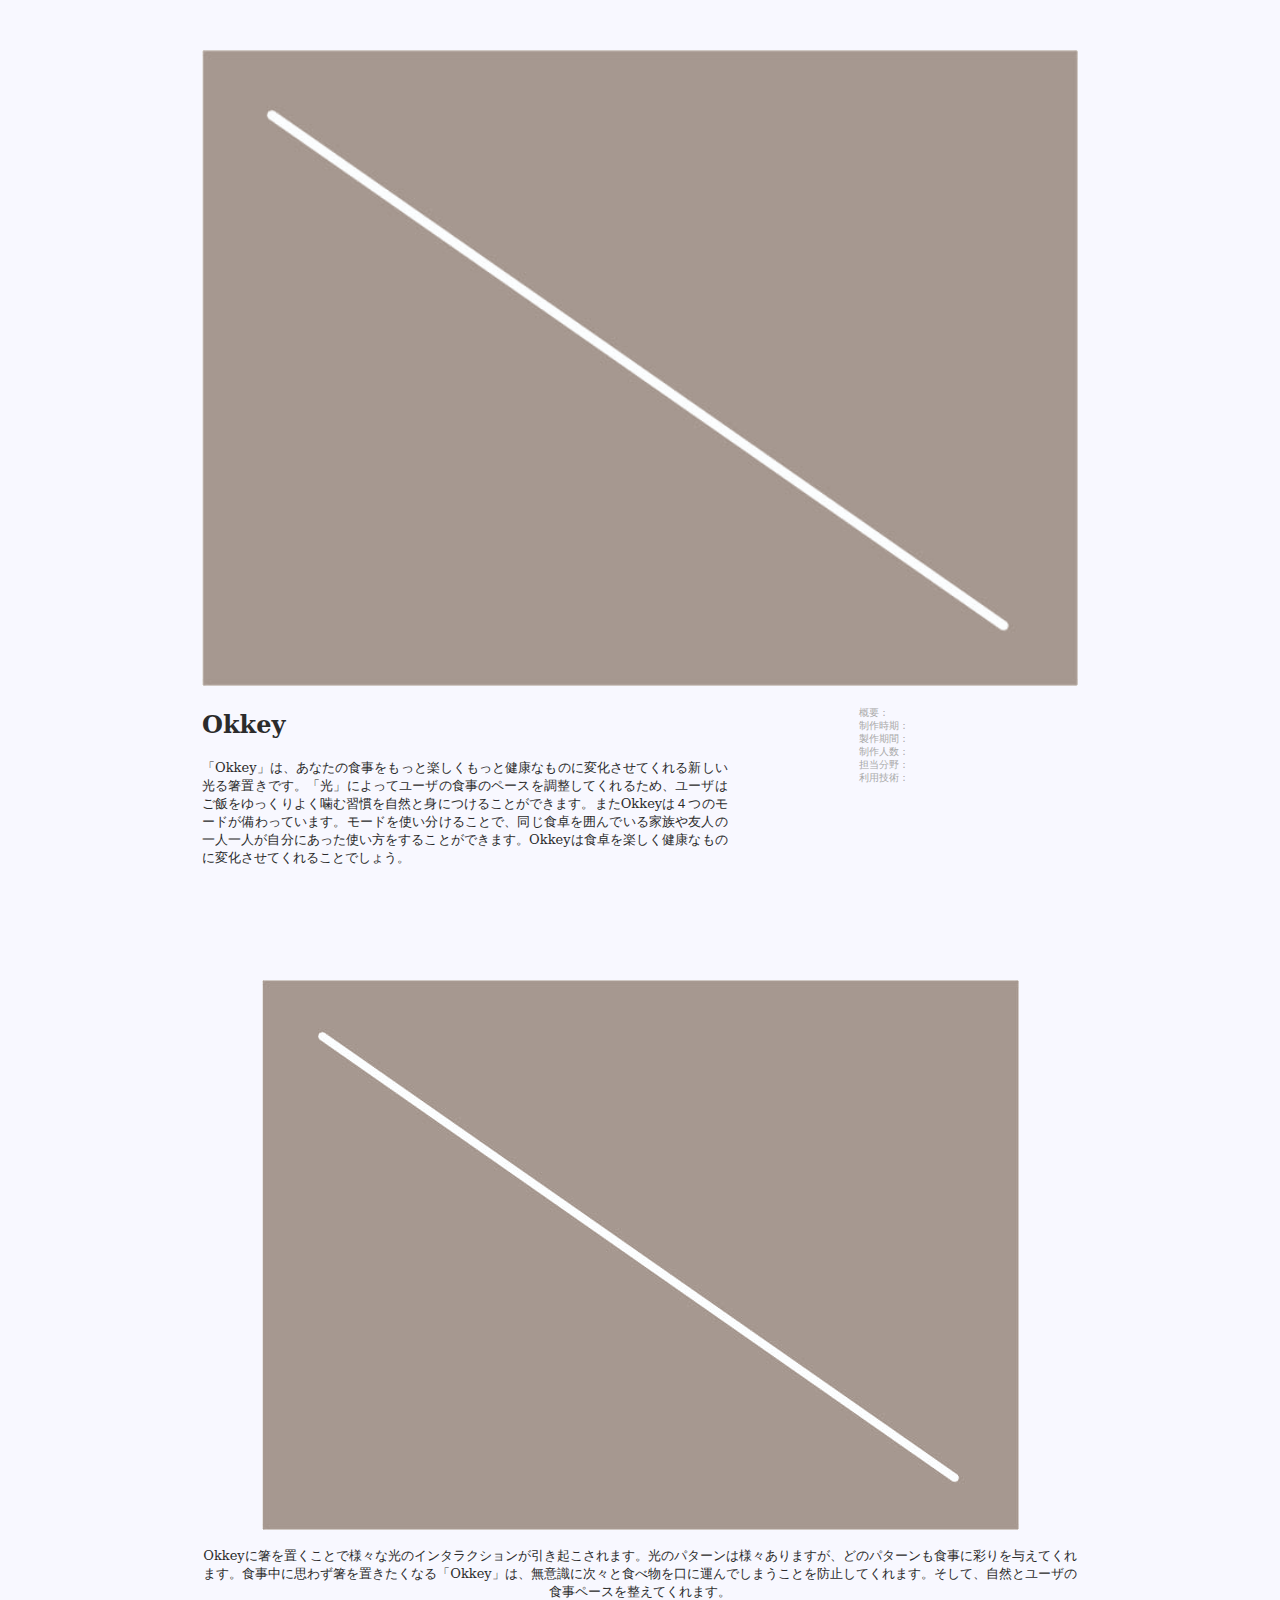
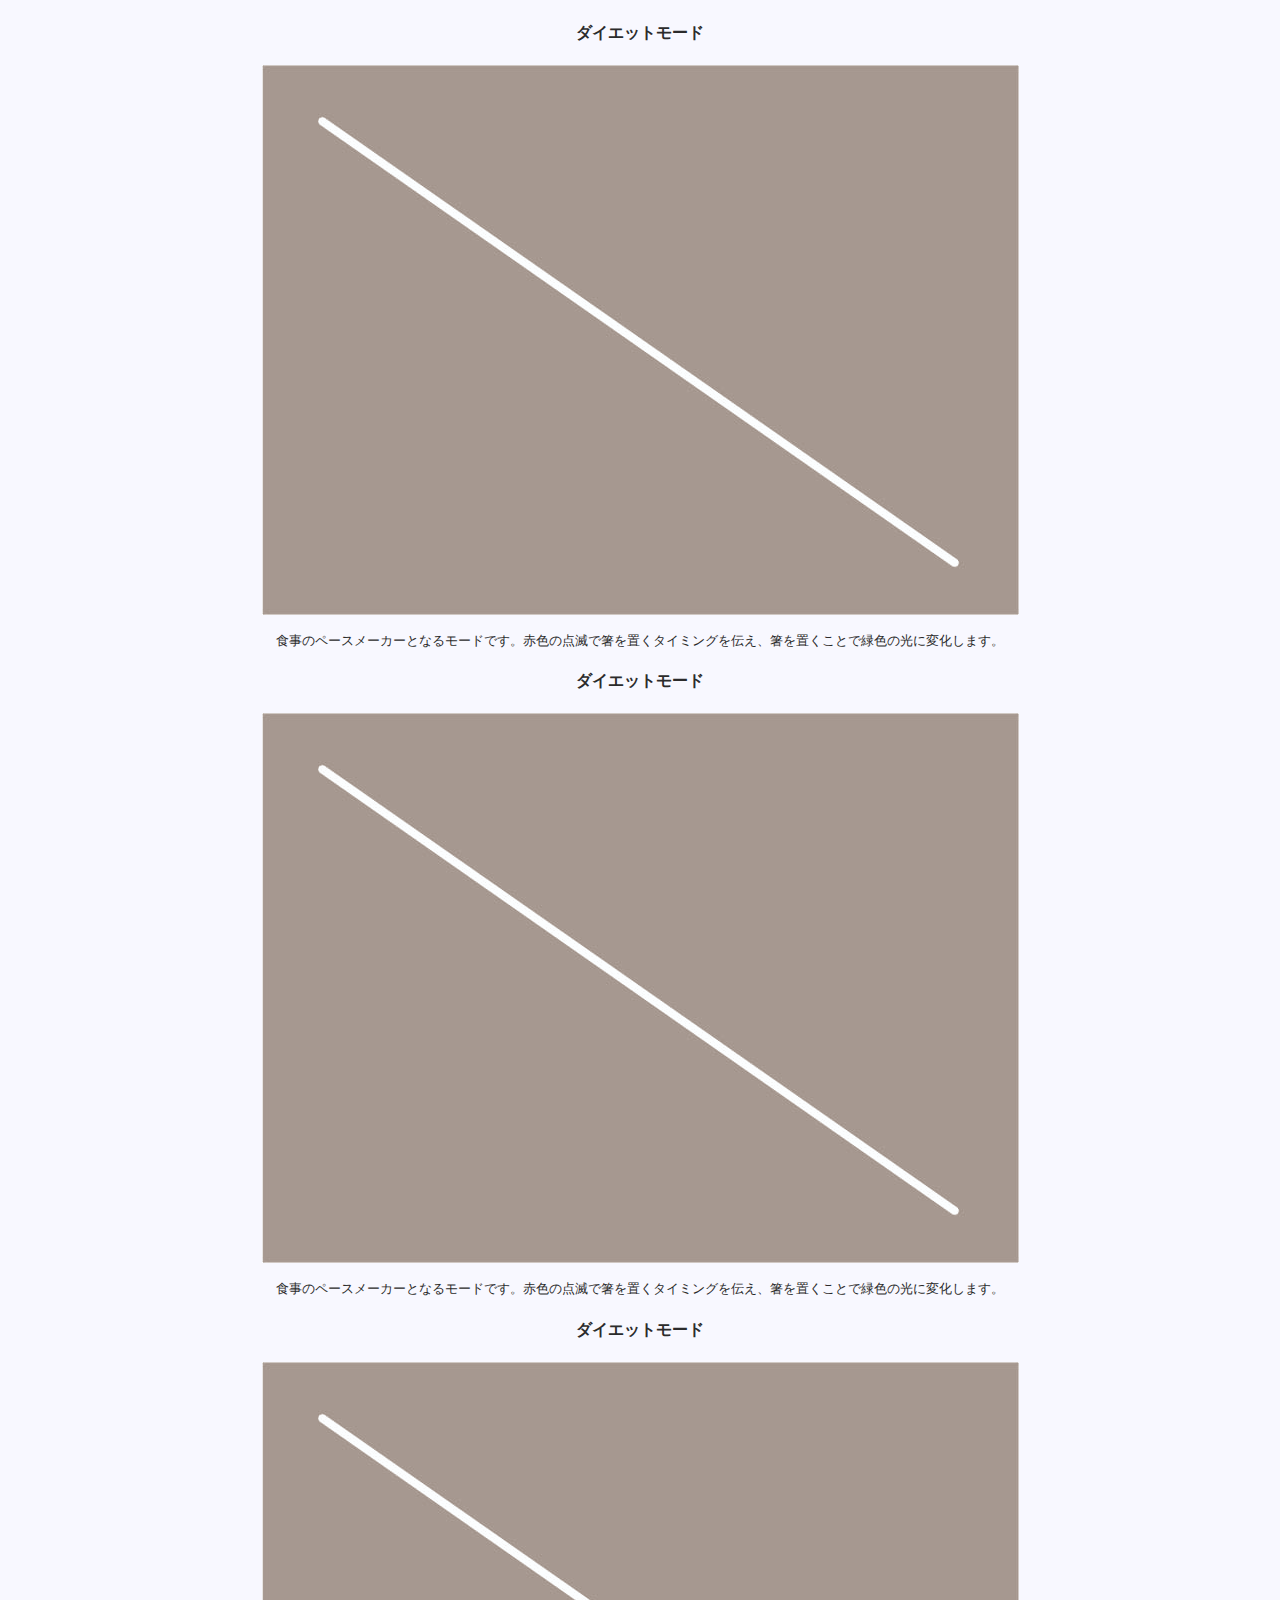
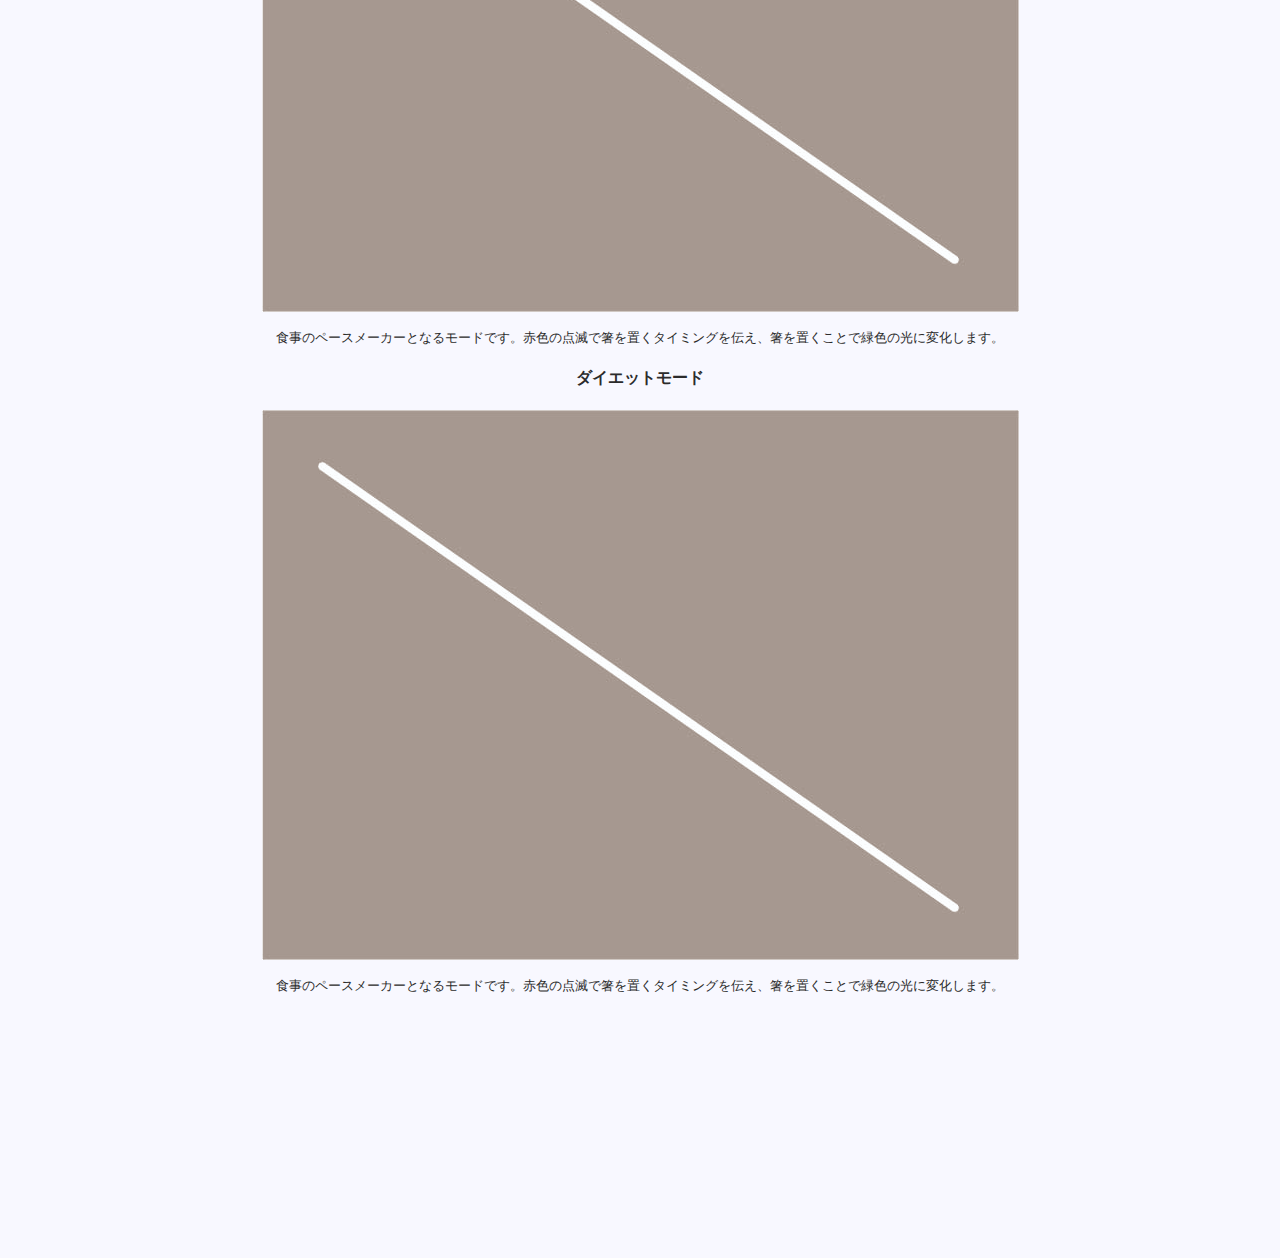
==== work_okkey.html @ b929325b "create WorkContentPage. add okkey heading." ====
<!DOCTYPE html>
<html lang="ja">
  <head>
    <meta charset="utf-8">
    <title>J-Portfolio</title>
    <link rel="stylesheet" href="css/master.css">
    <link rel="stylesheet" href="css/work.css">
    <link rel="stylesheet" href="css/responsive.css">
  </head>
  <body>
    <head></head>
    <div class="heading-wrapper">
      <div class="container">
        <img src="src/img/temp.jpg" class="mainImg">
        <div class="heading-txt">
          <div class="concept-txt">
            <h2>Okkey</h2>
            <p>「Okkey」は、あなたの食事をもっと楽しくもっと健康なものに変化させてくれる新しい光る箸置きです。「光」によってユーザの食事のペースを調整してくれるため、ユーザはご飯をゆっくりよく噛む習慣を自然と身につけることができます。またOkkeyは４つのモードが備わっています。モードを使い分けることで、同じ食卓を囲んでいる家族や友人の一人一人が自分にあった使い方をすることができます。Okkeyは食卓を楽しく健康なものに変化させてくれることでしょう。</p>
          </div>
          <div class="basicInfo-txt">
            <ul>
              <li>概要：</li>
              <li>制作時期：</li>
              <li>製作期間：</li>
              <li>制作人数：</li>
              <li>担当分野：</li>
              <li>利用技術：</li>
            </ul>
          </div><!--End : basicInfo-txt-->
          <div class="clear"></div>
        </div><!--End : abs-txt-->
      </div><!--End : container-->
    </div><!--End : abs-wrapper-->
    <div class="intro-wrapper">
      <div class="container">
        <div class="intro-colum-wrapper">
          <div class="colum-01">
            <img src="src/img/temp.jpg">
            <p>Okkeyに箸を置くことで様々な光のインタラクションが引き起こされます。光のパターンは様々ありますが、どのパターンも食事に彩りを与えてくれます。食事中に思わず箸を置きたくなる「Okkey」は、無意識に次々と食べ物を口に運んでしまうことを防止してくれます。そして、自然とユーザの食事ペースを整えてくれます。</p>
          </div>
          <div class="colum-02">
            <div class="mode mode01">
              <h4>ダイエットモード</h4>
              <img src="src/img/temp.jpg">
              <p>食事のペースメーカーとなるモードです。赤色の点滅で箸を置くタイミングを伝え、箸を置くことで緑色の光に変化します。</p>
            </div>
            <div class="mode mode02">
              <h4>ダイエットモード</h4>
              <img src="src/img/temp.jpg">
              <p>食事のペースメーカーとなるモードです。赤色の点滅で箸を置くタイミングを伝え、箸を置くことで緑色の光に変化します。</p>
            </div>
            <div class="mode mode03">
              <h4>ダイエットモード</h4>
              <img src="src/img/temp.jpg">
              <p>食事のペースメーカーとなるモードです。赤色の点滅で箸を置くタイミングを伝え、箸を置くことで緑色の光に変化します。</p>
            </div>
            <div class="mode mode04">
              <h4>ダイエットモード</h4>
              <img src="src/img/temp.jpg">
              <p>食事のペースメーカーとなるモードです。赤色の点滅で箸を置くタイミングを伝え、箸を置くことで緑色の光に変化します。</p>
            </div>
          </div>
        </div>
      </div><!--End : container-->
    </div><!--End : intro-wrapper-->
    <div class="process-wrapper">
      <div class="container">

      </div><!--End : container-->
    </div><!--End : process-wrapper-->
    <div class="mywork-wrapper">
      <div class="container">

      </div><!--End : container-->
    </div><!--End : mywork-wrapper-->
    <footer></footer>
  </body>
</html>
---- css/master.css ----
*, *:before, *:after {
    -webkit-box-sizing: border-box;
       -moz-box-sizing: border-box;
         -o-box-sizing: border-box;
        -ms-box-sizing: border-box;
            box-sizing: border-box;
}

body {
  margin: 0;
  background-color: #f8f8ff;
  font-family: "Hiragino Kaku Gothic ProN", "ヒラギノ角ゴシック", "ヒラギノ丸ゴ ProN", "serif", "YuGothic", "Yu Gothic";
}

.container {
  margin: 5px auto;
  width: 95%;
  color: #2b2b2b;
  text-align: center;
}

.container p {
  font-size: 13px;
}

li {
  list-style: none;
  font-size: 13px;
}

ul {
  padding: 0;
}


/*header*/
header ul {
  text-align: right;
  margin: 15px 0 5px 0;
  padding: 0;
}

header li {
  display: inline-block;
  padding: 0px 15px;
  cursor : pointer;
}

header li:hover {
  opacity: 0.5;
}

/*top-wrapper*/
.top-wrapper .container {
  padding: 60px 0 80px 0;
  border-top: solid 5px #2b2b2b;
}

.title {
  width: 90%;
  margin: 0 auto;
}

.title h1 {
  font-size: 95px;
  letter-spacing: 5px;
  margin: 0;
}

.title h3 {
  font-size: 22px;
  letter-spacing: 5px;
  background-color: #2b2b2b;
  color: white;
  margin: 0;
}

/*works*/
.work-abs {
  text-align: left;
  padding: 5px 20px;
}

.section-title {
  font-size: 75px;
  margin: 10px 0 0 0;
}

.works {
  font-size: 0;/*要素同士をぴったりくっつけるための処理、不要な改行を消す*/
  border: solid 1.5px #2b2b2b;
}

.work-row {
  width: 100%;
  display: flex;
    display: -webkit-box;
    display: -ms-flexbox;
    display: flex;
}

.work-block {
  border: solid 1.5px #2b2b2b;
  margin: 0px;
  padding: 0px;
  width: 20%;
  display: block;
  /*text-align: left;
  vertical-align: top;*/
  flex-direction: row;
    -webkit-box-orient: horizontal;
    -webkit-box-direction: normal;
      -ms-flex-direction: row;
          flex-direction: row;
  flex-wrap: wrap;
    -ms-flex-wrap: wrap;
      flex-wrap: wrap;
  flex-grow: 0;
    -webkit-box-flex: 0;
    -ms-flex-positive: 0;
      flex-grow: 0;
  align-self: auto;
    -ms-flex-item-align: auto;
    -ms-grid-row-align: auto;
        align-self: auto;
}


.blocksize-1 {
  flex-grow: 1;
    -webkit-box-flex: 1;
    -ms-flex-positive: 1;
      flex-grow: 1;
}

.blocksize-2 {
  flex-grow: 2;
    -webkit-box-flex: 2;
    -ms-flex-positive: 2;
      flex-grow: 2;
}

.blocksize-3 {
  flex-grow: 3;
    -webkit-box-flex: 3;
    -ms-flex-positive: 3;
      flex-grow: 3;
}

.blocksize-4 {
  flex-grow: 4;
    -webkit-box-flex: 4;
    -ms-flex-positive: 4;
      flex-grow: 4;
}

.blocksize-5 {
  flex-grow: 5;
    -webkit-box-flex: 5;
    -ms-flex-positive: 5;
      flex-grow: 5;
}

.work {
  position: relative;
  width: calc(100% - 10px);/*marginの値だけ引く*/
  height: calc(100% - 10px);/*marginの値だけ引く*/
  margin: 5px;
  text-align: left;
  cursor : pointer;
}

.work:hover {
  opacity: 0.5;
}


.workImg-wrapper img {
  width: 100%;
  height: 100%;
}

/*画像と文字を横に並べるレイアウト*/
.layout-row .workImg-wrapper {
  width: 70%;
  height: 100%;
  display: inline-block;
}

.layout-row .work-txt {
  background-color: #2b2b2b;
  display: inline-block;
  color: white;
  position: absolute;
  width: 30%;
  height: 100%;
  padding: 8px;
  font-size: 12px;
}

/*画像と文字を縦に並べるレイアウト*/
.layout-var .workImg-wrapper {
  width: 100%;
  height: 60%;
}

.layout-var .work-txt {
  background-color: #2b2b2b;
  display: block;
  color: white;
  width: 100%;
  height: 40%;
  padding: 8px;
  font-size: 12px;
}

/*aboutme-wrapper*/
.aboutme-wrapper {
  margin: 10px 0;
  /*background-color: #dcdcdc;*/
}

.aboutme-wrapper .container {
  /*background-color: #dcdcdc;*/
  border-top: solid 5px #2b2b2b;
  text-align: left;
  padding: 30px 30px 60px 30px;
}

.myImg {
  width: 35%;
  max-width: 600px;
  min-width: 300px;
  vertical-align: top;
  margin-right: 40px;
}

.profile-txt {
  display: inline-block;
  width: 45%;
  max-width: 700px;
  min-width: 300px;
  vertical-align: top;
  margin-left: 10px;
}

.myName h3 {
  margin: 5px 0 20px 0;
}

.mySkill p {
  font-size: 9px;
  display: inline-block;
  width: 45%;
  margin-right: 10px;
  vertical-align: top;
}


/*contact-wrapper*/
.contact-wrapper {
  margin-top: 10px;
}

.contact-wrapper .container {
  border-top: solid 5px #2b2b2b;
  border-bottom: solid 5px #2b2b2b;
  background-color: #dcdcdc;
  text-align: left;
  padding: 40px 30px;
}

.contact-wrapper h2 {
  vertical-align: top;
  display: inline-block;
  width: auto;
  margin-right: 60px;
}

.contact-txt {
  display: inline-block;
  margin-left: 20px;
  width: auto;
}


/*footer*/
footer ul {
  text-align: left;
  margin: 0 0 10px 0;
  padding: 0;
}

footer li {
  display: inline-block;
  padding: 0px 15px;
  cursor : pointer;
}

footer li:hover {
  opacity: 0.5;
}
---- css/work.css ----
.container {
  width: 70%;
  text-align: center;
  margin: 0 auto;
  padding: 50px 10px;
}


.heading-wrapper img{
  width: 100%;
}

.concept-txt {
  float: left;
  width: 60%;
  text-align: justify;
}

.basicInfo-txt {
  float: right;
  width: 25%;
}

.basicInfo-txt li {
  text-align: left;
  font-size: 10px;
  color: #a9a9a9;
  line-height: 130%;
}

.clear {
  clear: left;
}
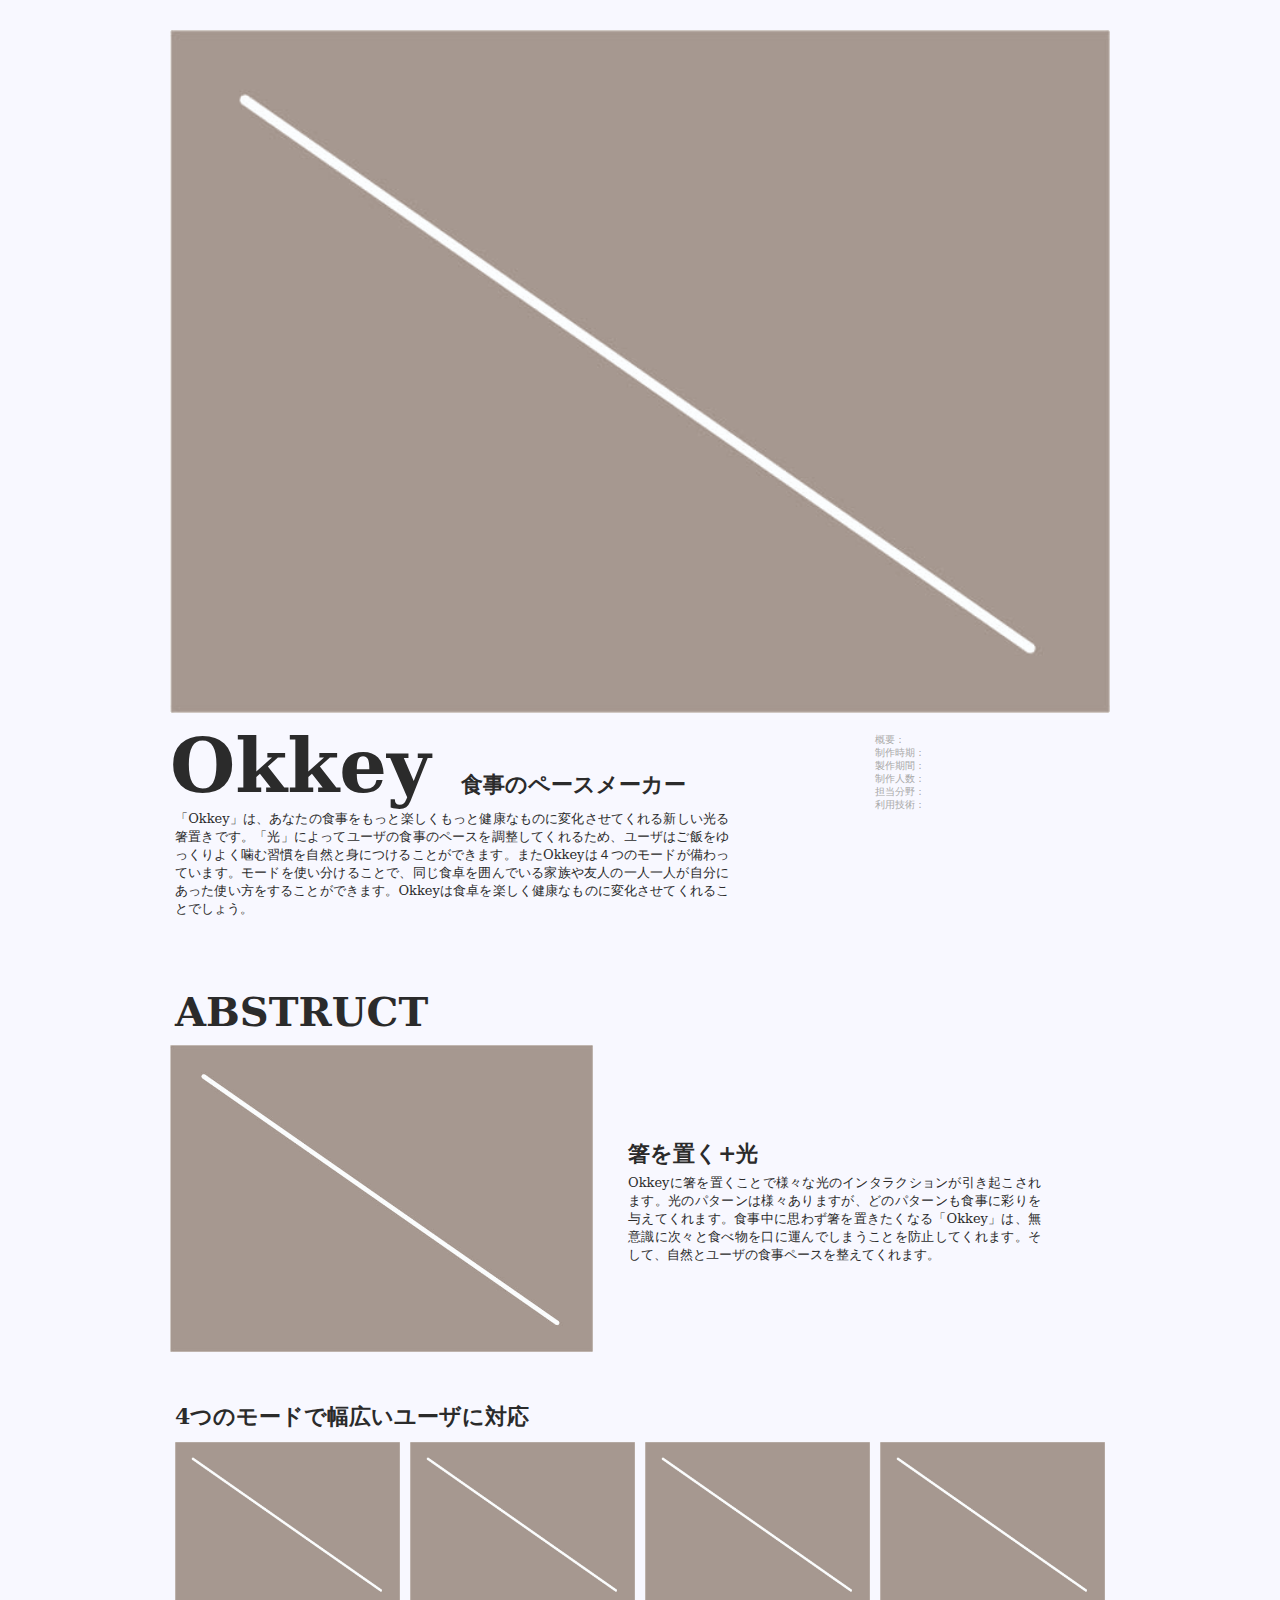
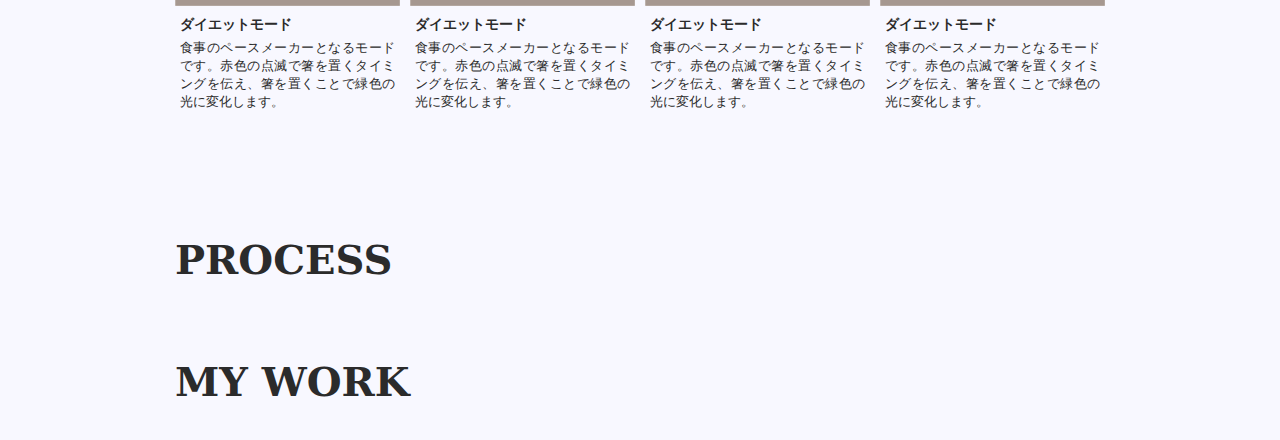
==== commit 6c74443e: "add Work-abstruct-cssformat" ====
--- a/work_okkey.html
+++ b/work_okkey.html
@@ -14,7 +14,8 @@
         <img src="src/img/temp.jpg" class="mainImg">
         <div class="heading-txt">
           <div class="concept-txt">
-            <h2>Okkey</h2>
+            <h1>Okkey</h1>
+            <h3>食事のペースメーカー</h3>
             <p>「Okkey」は、あなたの食事をもっと楽しくもっと健康なものに変化させてくれる新しい光る箸置きです。「光」によってユーザの食事のペースを調整してくれるため、ユーザはご飯をゆっくりよく噛む習慣を自然と身につけることができます。またOkkeyは４つのモードが備わっています。モードを使い分けることで、同じ食卓を囲んでいる家族や友人の一人一人が自分にあった使い方をすることができます。Okkeyは食卓を楽しく健康なものに変化させてくれることでしょう。</p>
           </div>
           <div class="basicInfo-txt">
@@ -33,31 +34,44 @@
     </div><!--End : abs-wrapper-->
     <div class="intro-wrapper">
       <div class="container">
+        <h2>ABSTRUCT</h2>
         <div class="intro-colum-wrapper">
-          <div class="colum-01">
+          <div class="colum colum-row">
             <img src="src/img/temp.jpg">
-            <p>Okkeyに箸を置くことで様々な光のインタラクションが引き起こされます。光のパターンは様々ありますが、どのパターンも食事に彩りを与えてくれます。食事中に思わず箸を置きたくなる「Okkey」は、無意識に次々と食べ物を口に運んでしまうことを防止してくれます。そして、自然とユーザの食事ペースを整えてくれます。</p>
+            <div class="txt-wrapper">
+              <h3>箸を置く+光</h3>
+              <p>Okkeyに箸を置くことで様々な光のインタラクションが引き起こされます。光のパターンは様々ありますが、どのパターンも食事に彩りを与えてくれます。食事中に思わず箸を置きたくなる「Okkey」は、無意識に次々と食べ物を口に運んでしまうことを防止してくれます。そして、自然とユーザの食事ペースを整えてくれます。</p>
+            </div>
           </div>
-          <div class="colum-02">
-            <div class="mode mode01">
-              <h4>ダイエットモード</h4>
+          <div class="colum colum-var childeNum-04">
+            <h3>4つのモードで幅広いユーザに対応</h3>
+            <div class="colum-var-childe">
               <img src="src/img/temp.jpg">
-              <p>食事のペースメーカーとなるモードです。赤色の点滅で箸を置くタイミングを伝え、箸を置くことで緑色の光に変化します。</p>
+              <div class="txt-wrapper">
+                <h4>ダイエットモード</h4>
+                <p>食事のペースメーカーとなるモードです。赤色の点滅で箸を置くタイミングを伝え、箸を置くことで緑色の光に変化します。</p>
+              </div>
             </div>
-            <div class="mode mode02">
-              <h4>ダイエットモード</h4>
+            <div class="colum-var-childe">
               <img src="src/img/temp.jpg">
-              <p>食事のペースメーカーとなるモードです。赤色の点滅で箸を置くタイミングを伝え、箸を置くことで緑色の光に変化します。</p>
+              <div class="txt-wrapper">
+                <h4>ダイエットモード</h4>
+                <p>食事のペースメーカーとなるモードです。赤色の点滅で箸を置くタイミングを伝え、箸を置くことで緑色の光に変化します。</p>
+              </div>
             </div>
-            <div class="mode mode03">
-              <h4>ダイエットモード</h4>
+            <div class="colum-var-childe">
               <img src="src/img/temp.jpg">
-              <p>食事のペースメーカーとなるモードです。赤色の点滅で箸を置くタイミングを伝え、箸を置くことで緑色の光に変化します。</p>
+              <div class="txt-wrapper">
+                <h4>ダイエットモード</h4>
+                <p>食事のペースメーカーとなるモードです。赤色の点滅で箸を置くタイミングを伝え、箸を置くことで緑色の光に変化します。</p>
+              </div>
             </div>
-            <div class="mode mode04">
-              <h4>ダイエットモード</h4>
+            <div class="colum-var-childe">
               <img src="src/img/temp.jpg">
-              <p>食事のペースメーカーとなるモードです。赤色の点滅で箸を置くタイミングを伝え、箸を置くことで緑色の光に変化します。</p>
+              <div class="txt-wrapper">
+                <h4>ダイエットモード</h4>
+                <p>食事のペースメーカーとなるモードです。赤色の点滅で箸を置くタイミングを伝え、箸を置くことで緑色の光に変化します。</p>
+              </div>
             </div>
           </div>
         </div>
@@ -65,12 +79,12 @@
     </div><!--End : intro-wrapper-->
     <div class="process-wrapper">
       <div class="container">
-
+        <h2>PROCESS</h2>
       </div><!--End : container-->
     </div><!--End : process-wrapper-->
     <div class="mywork-wrapper">
       <div class="container">
-
+        <h2>MY WORK</h2>
       </div><!--End : container-->
     </div><!--End : mywork-wrapper-->
     <footer></footer>
--- a/css/master.css
+++ b/css/master.css
@@ -231,8 +231,8 @@
   width: 35%;
   max-width: 600px;
   min-width: 300px;
-  vertical-align: top;
-  margin-right: 40px;
+  vertical-align: middle;
+  margin-right: 50px;
 }
 
 .profile-txt {
@@ -240,8 +240,8 @@
   width: 45%;
   max-width: 700px;
   min-width: 300px;
-  vertical-align: top;
-  margin-left: 10px;
+  vertical-align: middle;
+  margin-left: 0px;
 }
 
 .myName h3 {
--- a/css/work.css
+++ b/css/work.css
@@ -1,11 +1,40 @@
 .container {
-  width: 70%;
+  width: 75%;
   text-align: center;
   margin: 0 auto;
-  padding: 50px 10px;
+  padding: 30px 10px;
+}
+
+h1 {
+  text-align: left;
+  margin: 5px 20px 0px 0px;
+  font-size: 75px;
+}
+
+h2 {
+  text-align: left;
+  margin: 5px;
+  margin-top: 10px;
+  font-size: 40px;
+}
+
+h3 {
+  margin: 5px;
+  font-size: 22px;
+}
+
+h4 {
+  margin: 5px;
+  margin-top: 10px;
+  font-size: 14px;
+}
+
+p {
+  margin: 0px 5px;
 }
 
 
+/*heading-wrapper*/
 .heading-wrapper img{
   width: 100%;
 }
@@ -14,6 +43,16 @@
   float: left;
   width: 60%;
   text-align: justify;
+}
+
+.concept-txt h1 {
+  display: inline-block;
+  width: auto;
+}
+
+.concept-txt h3 {
+  display: inline-block;
+  width: auto;
 }
 
 .basicInfo-txt {
@@ -31,3 +70,63 @@
 .clear {
   clear: left;
 }
+
+
+/*intro-wrapper*/
+.colum {
+  width: 100%;
+  text-align: justify;
+  margin-top: 10px;
+  margin-bottom: 50px;
+  font-size: 0;/*要素同士をぴったりくっつけるための処理、不要な改行を消す*/
+}
+
+
+/*横にレイアウトする*/
+.colum-row img {
+  display: inline-block;
+  vertical-align: middle;
+  margin-right: 30px;
+  width: 45%;
+  min-width: 200px;
+  max-width: 600px;
+}
+
+.colum-row .txt-wrapper {
+  display: inline-block;
+  vertical-align: middle;
+  width: 45%;
+  min-width: 200px;
+  max-width: 600px;
+}
+
+
+/*縦にレイアウトする*/
+.colum-var-childe {
+  display: inline-block;
+  width: 25%;
+  min-width: 120px;
+  max-width: 600px;
+  padding: 5px;
+}
+
+.colum-var img {
+  width: 100%;
+}
+
+.colum-var .txt-wrapper {
+  width: 100%;
+}
+
+/*縦コラムの数に応じて幅を変更*/
+.childeNum-02 .colum-var-childe {
+  width: 50%;
+}
+
+.childeNum-03 .colum-var-childe {
+  width: 33.33%;
+}
+
+.childeNum-04 .colum-var-childe {
+  width: 25%;
+}
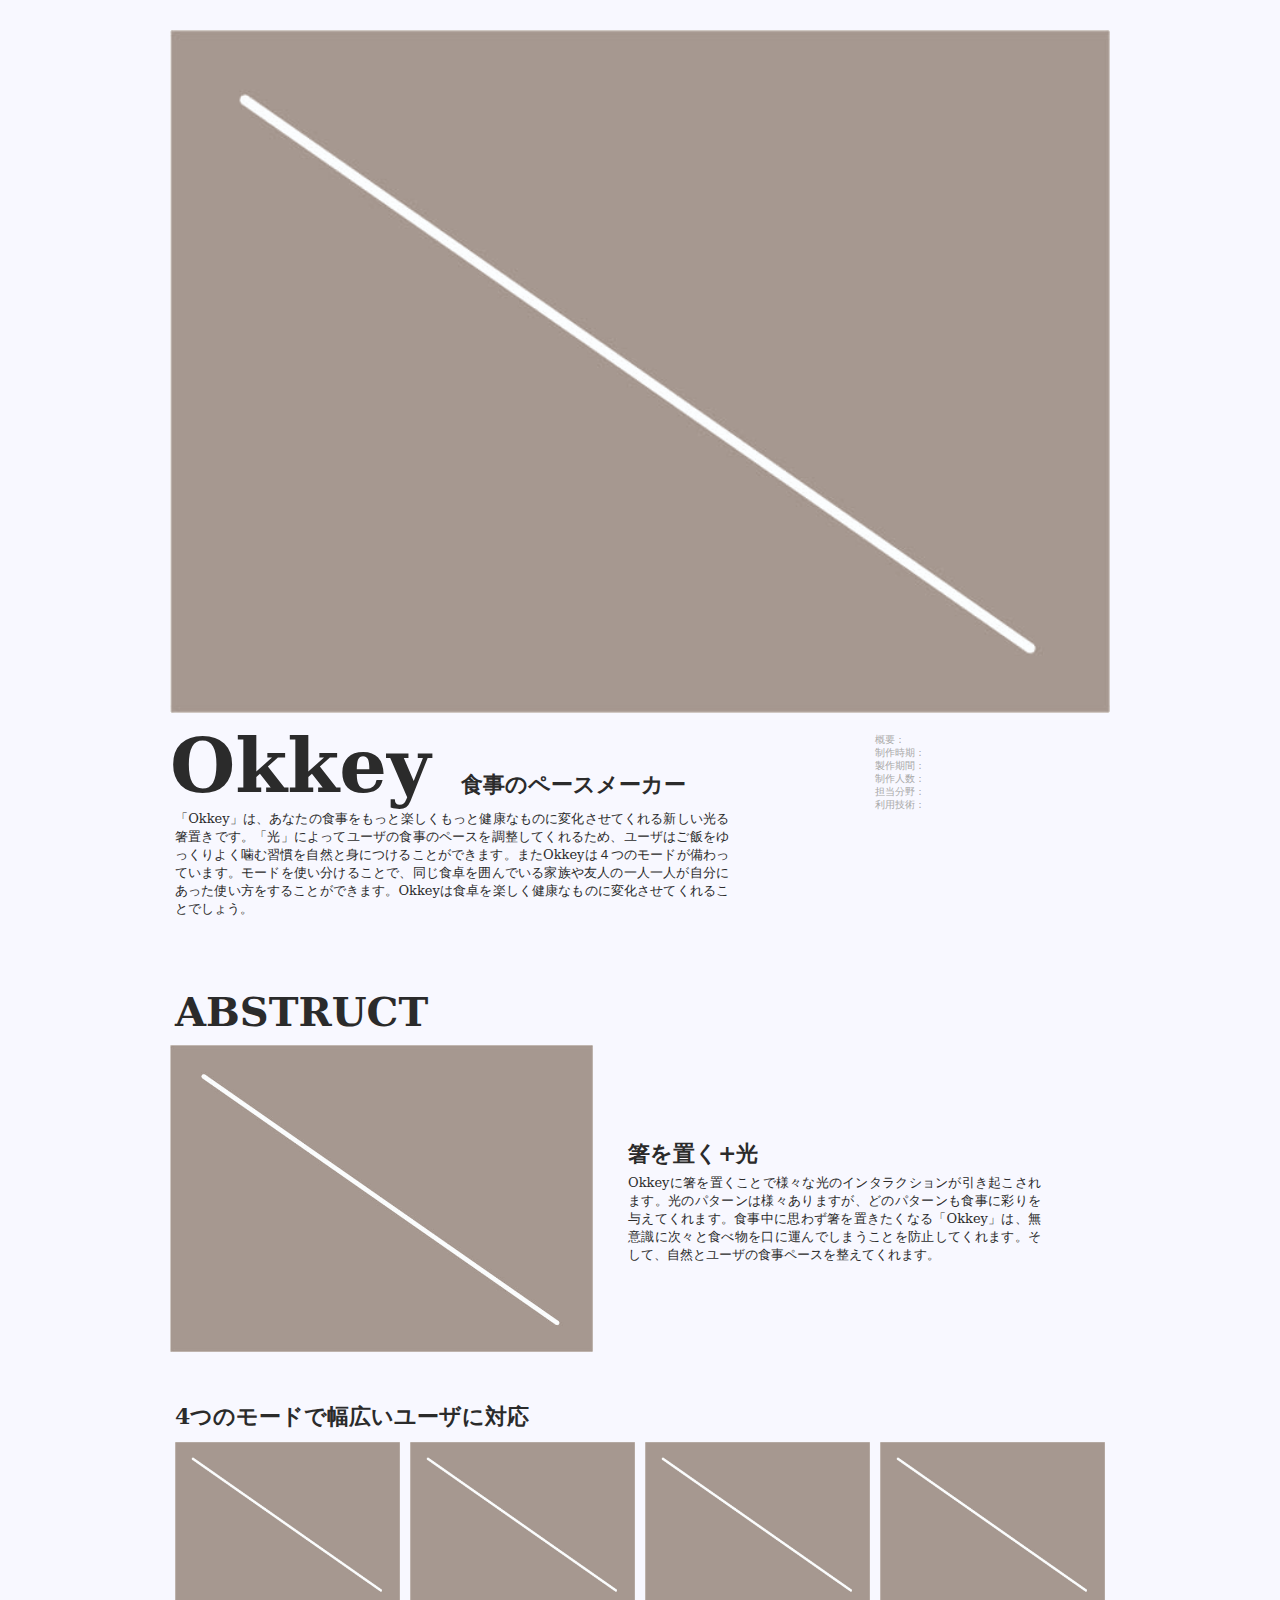
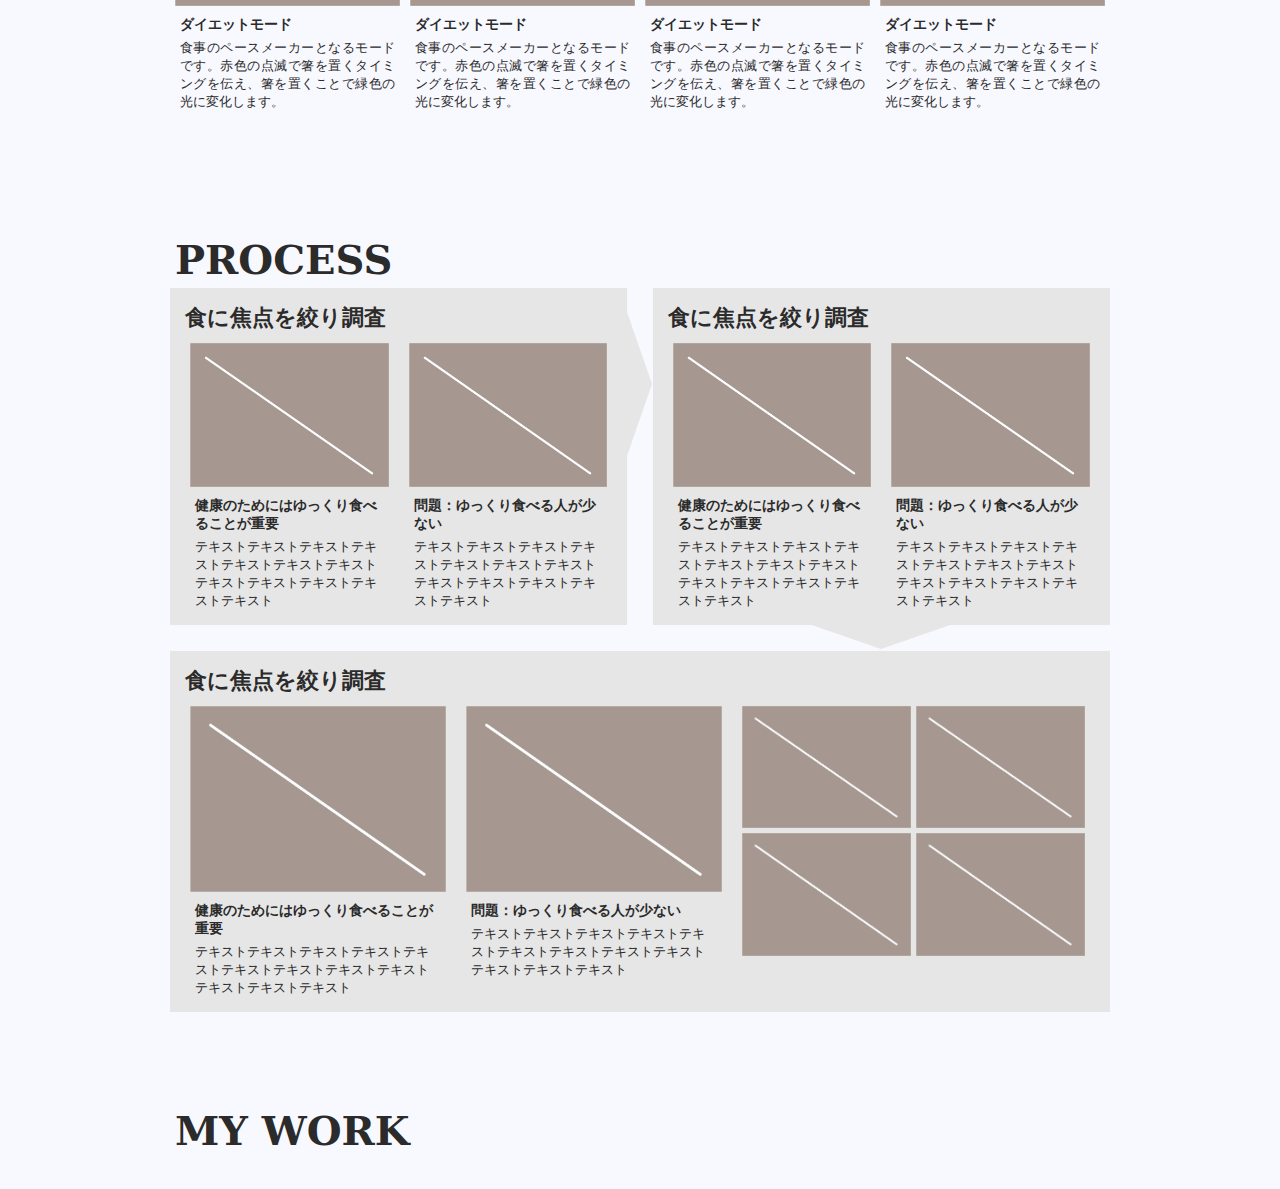
==== commit fcbf2fa7: "add Process. creat borderTraiangle." ====
--- a/work_okkey.html
+++ b/work_okkey.html
@@ -80,6 +80,61 @@
     <div class="process-wrapper">
       <div class="container">
         <h2>PROCESS</h2>
+        <div class="processes">
+          <div class="process rightarow">
+            <h3>食に焦点を絞り調査</h3>
+            <div class="steps steps-01">
+              <div class="step step-01">
+                <img src="src/img/temp.jpg">
+                <h4>健康のためにはゆっくり食べることが重要</h4>
+                <p>テキストテキストテキストテキストテキストテキストテキストテキストテキストテキストテキストテキスト</p>
+              </div>
+              <div class="step  step-02">
+                <img src="src/img/temp.jpg">
+                <h4>問題：ゆっくり食べる人が少ない</h4>
+                <p>テキストテキストテキストテキストテキストテキストテキストテキストテキストテキストテキストテキスト</p>
+              </div>
+            </div>
+          </div>
+          <div class="process downarow">
+            <h3>食に焦点を絞り調査</h3>
+            <div class="steps steps-02">
+              <div class="step step-01">
+                <img src="src/img/temp.jpg">
+                <h4>健康のためにはゆっくり食べることが重要</h4>
+                <p>テキストテキストテキストテキストテキストテキストテキストテキストテキストテキストテキストテキスト</p>
+              </div>
+              <div class="step step-02">
+                <img src="src/img/temp.jpg">
+                <h4>問題：ゆっくり食べる人が少ない</h4>
+                <p>テキストテキストテキストテキストテキストテキストテキストテキストテキストテキストテキストテキスト</p>
+              </div>
+            </div>
+          </div>
+          <div class="process noarow pcocess-size100">
+            <h3>食に焦点を絞り調査</h3>
+            <div class="steps steps-03">
+              <div class="step step-01">
+                <img src="src/img/temp.jpg">
+                <h4>健康のためにはゆっくり食べることが重要</h4>
+                <p>テキストテキストテキストテキストテキストテキストテキストテキストテキストテキストテキストテキスト</p>
+              </div>
+              <div class="step step-02">
+                <img src="src/img/temp.jpg">
+                <h4>問題：ゆっくり食べる人が少ない</h4>
+                <p>テキストテキストテキストテキストテキストテキストテキストテキストテキストテキストテキストテキスト</p>
+              </div>
+              <div class="step step-03">
+                <div class="Img-wrapper">
+                  <img src="src/img/temp.jpg">
+                  <img src="src/img/temp.jpg">
+                  <img src="src/img/temp.jpg">
+                  <img src="src/img/temp.jpg">
+                </div>
+              </div>
+            </div>
+          </div>
+        </div>
       </div><!--End : container-->
     </div><!--End : process-wrapper-->
     <div class="mywork-wrapper">
--- a/css/work.css
+++ b/css/work.css
@@ -130,3 +130,94 @@
 .childeNum-04 .colum-var-childe {
   width: 25%;
 }
+
+/*process-wrapper*/
+.processes {
+  width: 100%;
+  font-size: 0;/*要素同士をぴったりくっつけるための処理、不要な改行を消す*/
+  text-align: left;
+}
+
+.process {
+  display: inline-block;
+  background-color: #e6e6e6;
+  padding: 10px;
+  margin-bottom: 2vw;
+  width: calc(50% - 1.0vw);
+  position: relative;
+}
+
+.pcocess-size100 {
+  width: 100%;
+}
+
+/*吹き出しデザイン*/
+.rightarow {
+  margin-right: 2.0vw;
+}
+
+.rightarow::after {
+  content: "";
+  position: absolute;
+  width: 0;
+  height: 0;
+  border-style: solid;
+  border-color: transparent transparent transparent #e6e6e6;
+  border-width: 8vh 0 8vh 2vw;
+  right: -1.9vw;
+  top: 50%;
+  bottom: 50%;
+  transform: translateY(-50%);
+  margin: auto;
+}
+
+.downarow::after {
+  content: "";
+  position: absolute;
+  width: 0;
+  height: 0;
+  border-style: solid;
+  border-color: #e6e6e6 transparent transparent transparent;
+  border-width: 2vw 8vh 0 8vh;
+  bottom: -1.9vw;
+  right: 50%;
+  left: 50%;
+  transform: translateX(-50%);
+  margin: auto;
+}
+
+.steps {
+  width: 100%;
+}
+
+.step {
+  display: inline-block;
+  width: 50%;
+  padding: 5px 10px;
+  vertical-align: top;
+}
+
+.step img {
+  width: 100%;
+}
+
+.Img-wrapper {
+  width: 100%;
+}
+
+.Img-wrapper img {
+  width: 50%;
+  padding-bottom: 5px;
+  padding-right: 5px;
+}
+
+/*okkey限定*/
+.steps-03 .step-01 {
+  width: 30%;
+}
+.steps-03 .step-02{
+  width: 30%;
+}
+.steps-03 .step-03{
+  width: 40%;
+}
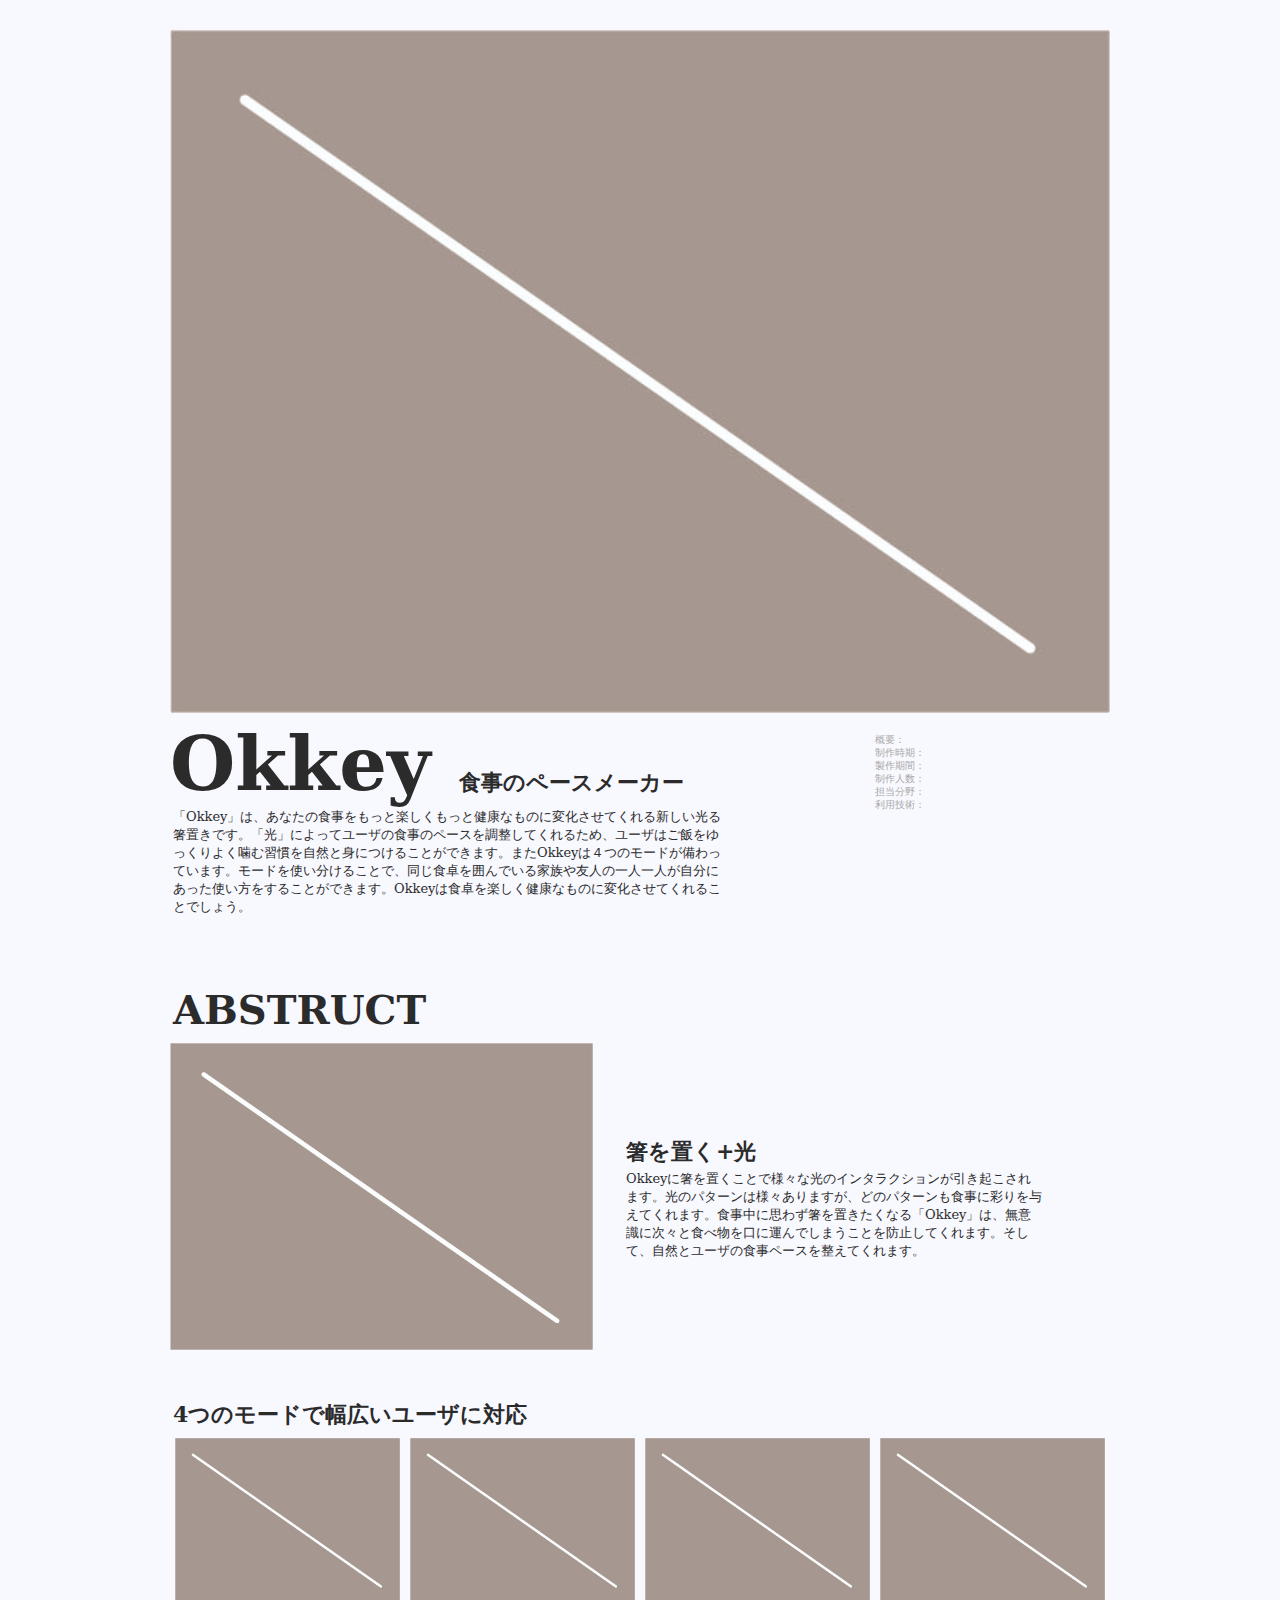
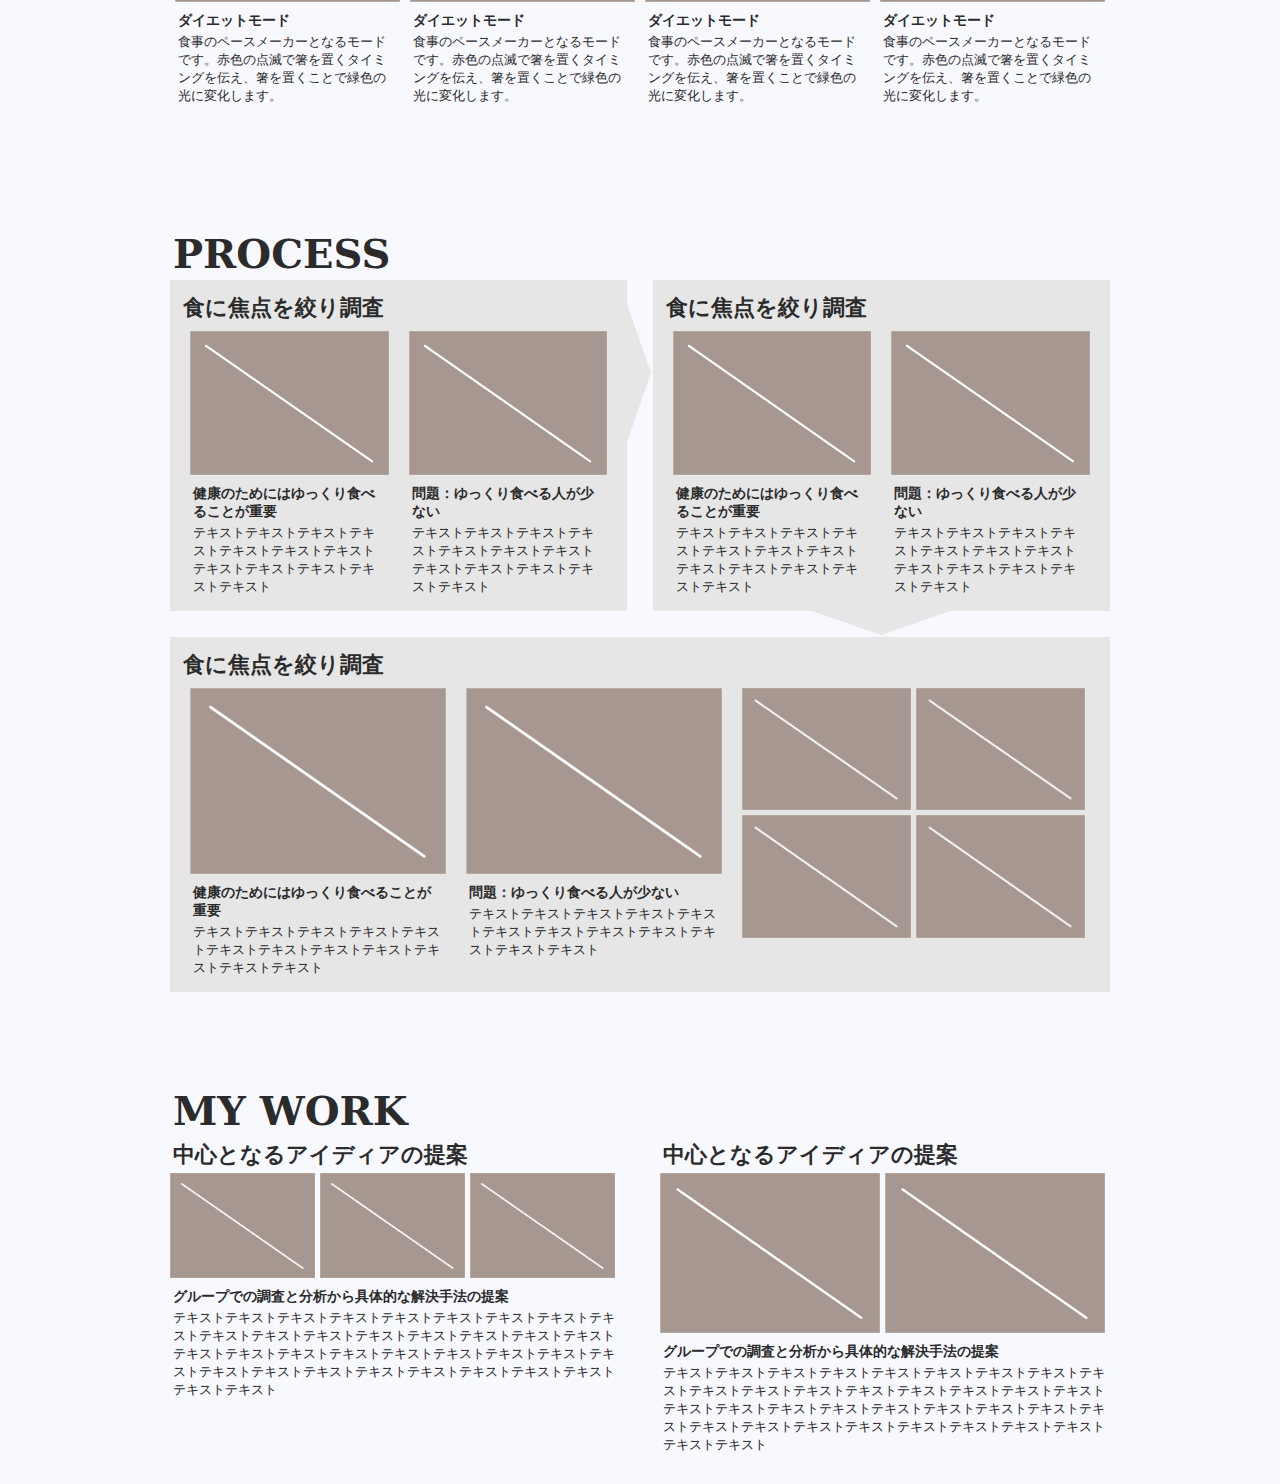
==== commit ea9a56e0: "add mywork." ====
--- a/work_okkey.html
+++ b/work_okkey.html
@@ -125,7 +125,7 @@
                 <p>テキストテキストテキストテキストテキストテキストテキストテキストテキストテキストテキストテキスト</p>
               </div>
               <div class="step step-03">
-                <div class="Img-wrapper">
+                <div class="Img-wrapper Img-wrapper-Imglayout22">
                   <img src="src/img/temp.jpg">
                   <img src="src/img/temp.jpg">
                   <img src="src/img/temp.jpg">
@@ -140,6 +140,27 @@
     <div class="mywork-wrapper">
       <div class="container">
         <h2>MY WORK</h2>
+        <div class="myworks">
+          <div class="mywork mywork-01">
+            <h3>中心となるアイディアの提案</h3>
+            <div class="Img-wrapper Img-wrapper-Imglayout31">
+              <img src="src/img/temp.jpg">
+              <img src="src/img/temp.jpg">
+              <img src="src/img/temp.jpg">
+            </div>
+            <h4>グループでの調査と分析から具体的な解決手法の提案</h4>
+            <p>テキストテキストテキストテキストテキストテキストテキストテキストテキストテキストテキストテキストテキストテキストテキストテキストテキストテキストテキストテキストテキストテキストテキストテキストテキストテキストテキストテキストテキストテキストテキストテキストテキストテキストテキストテキスト</p>
+          </div>
+          <div class="mywork mywork-02">
+            <h3>中心となるアイディアの提案</h3>
+            <div class="Img-wrapper Img-wrapper-Imglayout21">
+              <img src="src/img/temp.jpg">
+              <img src="src/img/temp.jpg">
+            </div>
+            <h4>グループでの調査と分析から具体的な解決手法の提案</h4>
+            <p>テキストテキストテキストテキストテキストテキストテキストテキストテキストテキストテキストテキストテキストテキストテキストテキストテキストテキストテキストテキストテキストテキストテキストテキストテキストテキストテキストテキストテキストテキストテキストテキストテキストテキストテキストテキスト</p>
+          </div>
+        </div>
       </div><!--End : container-->
     </div><!--End : mywork-wrapper-->
     <footer></footer>
--- a/css/work.css
+++ b/css/work.css
@@ -7,30 +7,30 @@
 
 h1 {
   text-align: left;
-  margin: 5px 20px 0px 0px;
+  margin: 3px 20px 0px 0px;
   font-size: 75px;
 }
 
 h2 {
   text-align: left;
-  margin: 5px;
+  margin: 3px;
   margin-top: 10px;
   font-size: 40px;
 }
 
 h3 {
-  margin: 5px;
+  margin: 3px;
   font-size: 22px;
 }
 
 h4 {
-  margin: 5px;
+  margin: 3px;
   margin-top: 10px;
   font-size: 14px;
 }
 
 p {
-  margin: 0px 5px;
+  margin: 0px 3px;
 }
 
 
@@ -42,7 +42,7 @@
 .concept-txt {
   float: left;
   width: 60%;
-  text-align: justify;
+  text-align: left;
 }
 
 .concept-txt h1 {
@@ -75,7 +75,7 @@
 /*intro-wrapper*/
 .colum {
   width: 100%;
-  text-align: justify;
+  text-align: left;
   margin-top: 10px;
   margin-bottom: 50px;
   font-size: 0;/*要素同士をぴったりくっつけるための処理、不要な改行を消す*/
@@ -143,7 +143,7 @@
   background-color: #e6e6e6;
   padding: 10px;
   margin-bottom: 2vw;
-  width: calc(50% - 1.0vw);
+  width: calc(50% - 1.01vw);
   position: relative;
 }
 
@@ -205,9 +205,19 @@
   width: 100%;
 }
 
-.Img-wrapper img {
+.Img-wrapper-Imglayout22 img {
   width: 50%;
   padding-bottom: 5px;
+  padding-right: 5px;
+}
+
+.Img-wrapper-Imglayout31 img {
+  width: 33.3%;
+  padding-right: 5px;
+}
+
+.Img-wrapper-Imglayout21 img {
+  width: 50%;
   padding-right: 5px;
 }
 
@@ -221,3 +231,24 @@
 .steps-03 .step-03{
   width: 40%;
 }
+
+
+/*mywork-wrapper*/
+.mywork-wrapper {
+  font-size: 0;/*要素同士をぴったりくっつけるための処理、不要な改行を消す*/
+}
+
+.mywork {
+  display: inline-block;
+  text-align: left;
+  vertical-align: top;
+  width: 50%;
+}
+
+.mywork:first-child {
+  padding-right: 20px;
+}
+
+.mywork:last-child {
+  padding-left: 20px;
+}
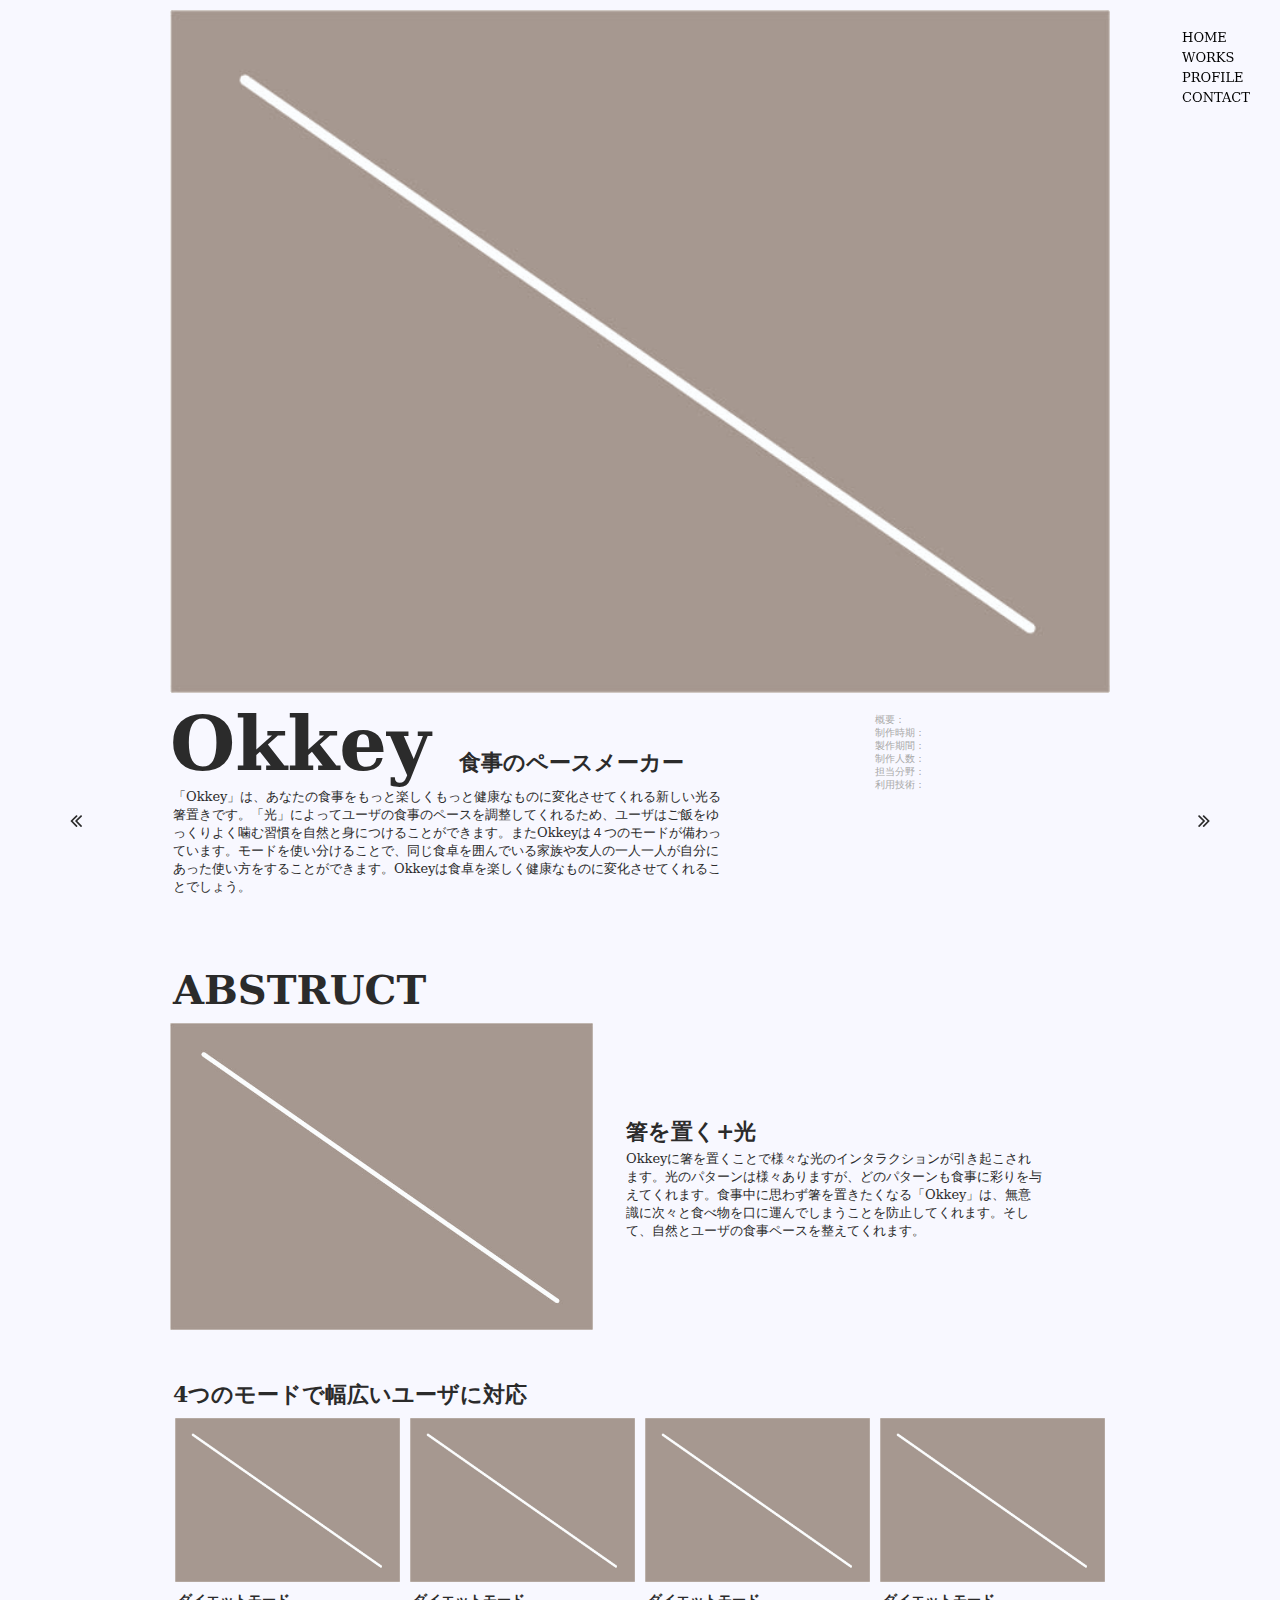
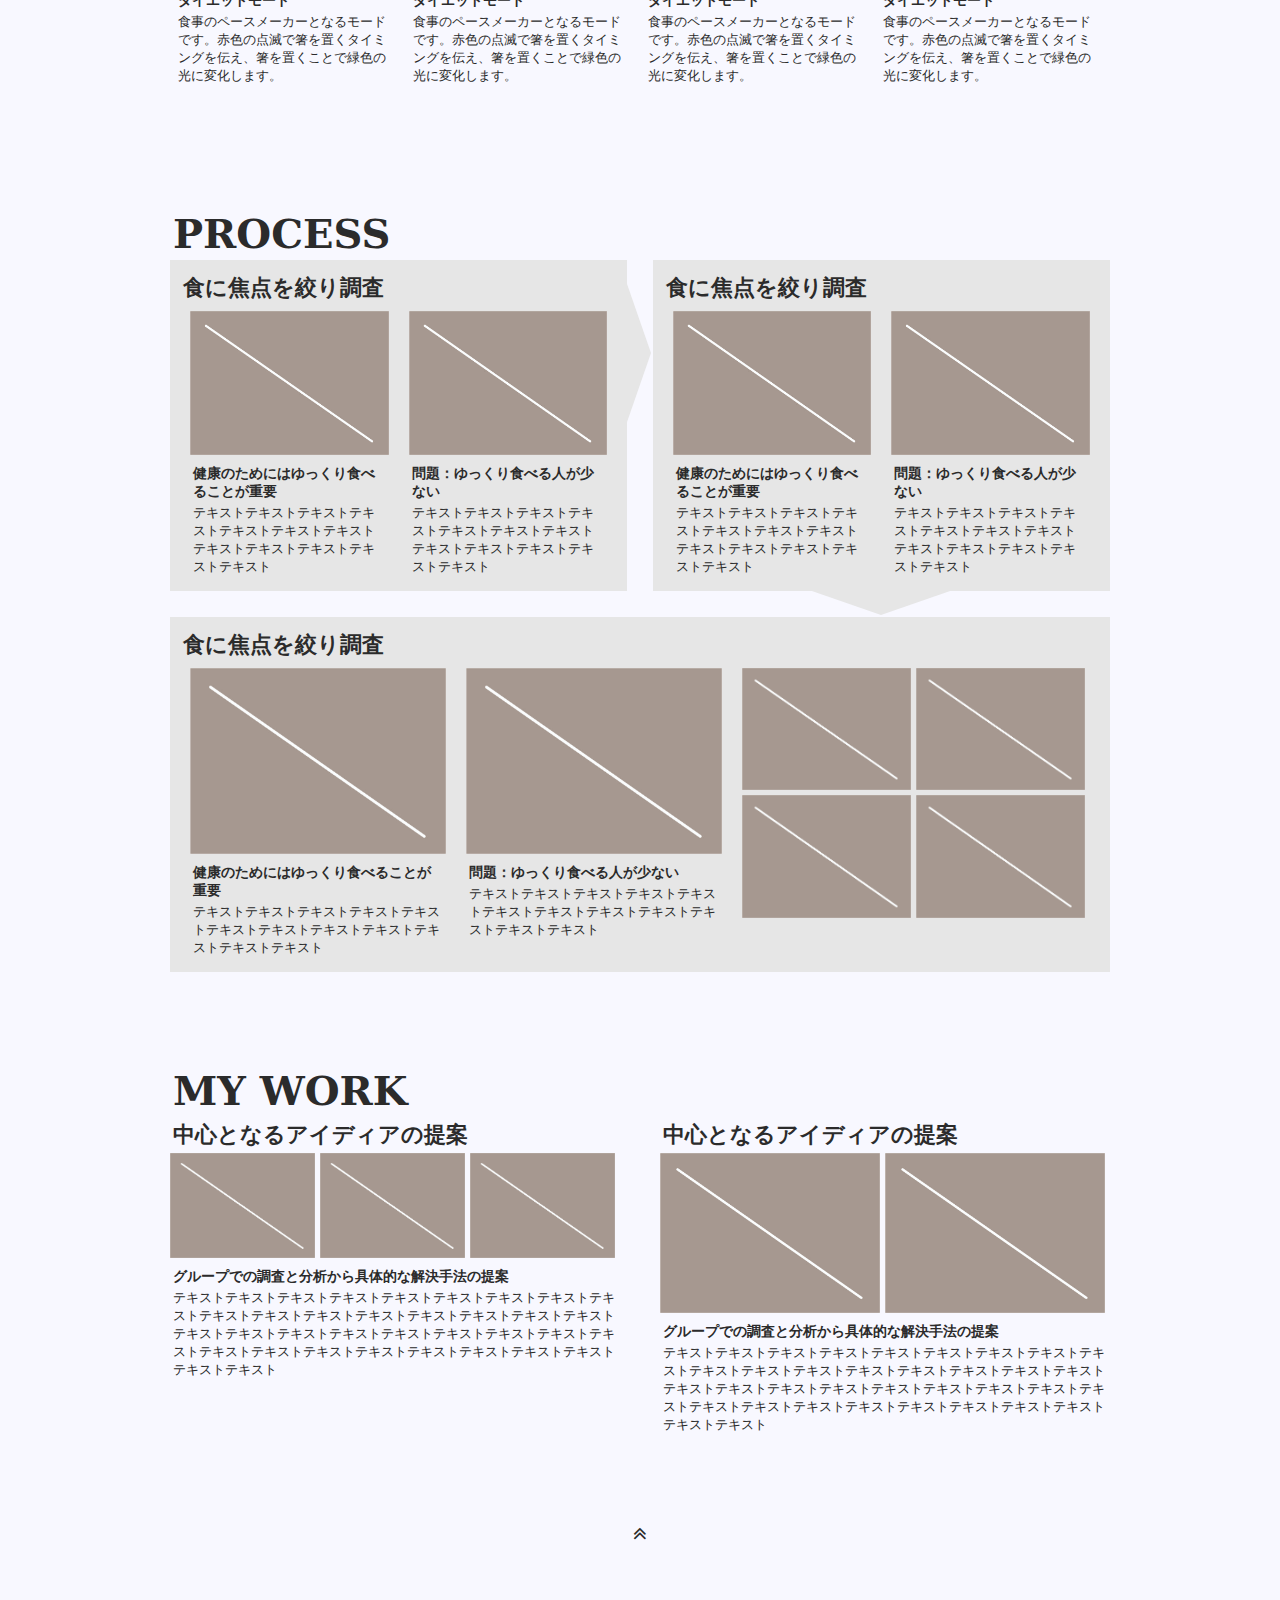
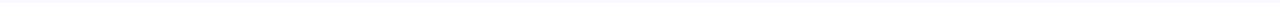
==== commit 647d206c: "add header and footer. Complete template v.1.0.0" ====
--- a/work_okkey.html
+++ b/work_okkey.html
@@ -6,9 +6,17 @@
     <link rel="stylesheet" href="css/master.css">
     <link rel="stylesheet" href="css/work.css">
     <link rel="stylesheet" href="css/responsive.css">
+    <link rel="stylesheet" href="https://maxcdn.bootstrapcdn.com/font-awesome/4.4.0/css/font-awesome.min.css">
   </head>
   <body>
-    <head></head>
+    <header>
+      <ul>
+        <li>HOME</li>
+        <li>WORKS</li>
+        <li>PROFILE</li>
+        <li>CONTACT</li>
+      </ul>
+    </header>
     <div class="heading-wrapper">
       <div class="container">
         <img src="src/img/temp.jpg" class="mainImg">
@@ -163,6 +171,10 @@
         </div>
       </div><!--End : container-->
     </div><!--End : mywork-wrapper-->
-    <footer></footer>
+    <footer>
+      <div class="back-arow"><i class="fa fa-angle-double-left fa-lg"></i> </div>
+      <div class="next-arow"><i class="fa fa-angle-double-right fa-lg"></i> </div>
+      <div class="top-arow"><i class="fa fa-angle-double-up fa-lg"></i> </div>
+    </footer>
   </body>
 </html>
--- a/css/work.css
+++ b/css/work.css
@@ -33,10 +33,32 @@
   margin: 0px 3px;
 }
 
+.fa {
+  color: #2b2b2b;
+}
+
+/*header*/
+header {
+  margin-top: 5px;
+  position: fixed;
+  right: 0;
+  padding: 10px;
+}
+
+header li {
+  display: block;
+  margin: 5px;
+  text-align: left;
+}
+
 
 /*heading-wrapper*/
 .heading-wrapper img{
   width: 100%;
+}
+
+.heading-wrapper .container {
+  padding-top: 10px;
 }
 
 .concept-txt {
@@ -252,3 +274,34 @@
 .mywork:last-child {
   padding-left: 20px;
 }
+
+/*footer*/
+footer {
+  text-align: center;
+  margin-top: 60px;
+  margin-bottom: 60px;
+}
+
+footer .back-arow {
+  position: fixed;
+  bottom: 0;
+  left: 0;
+  margin: 60px;
+  padding: 10px;
+}
+
+footer .next-arow {
+  position: fixed;
+  bottom: 0;
+  right: 0;
+  margin: 60px;
+  padding: 10px;
+}
+
+footer .fa {
+  cursor : pointer;
+}
+
+footer .fa:hover {
+  opacity: 0.5;
+}
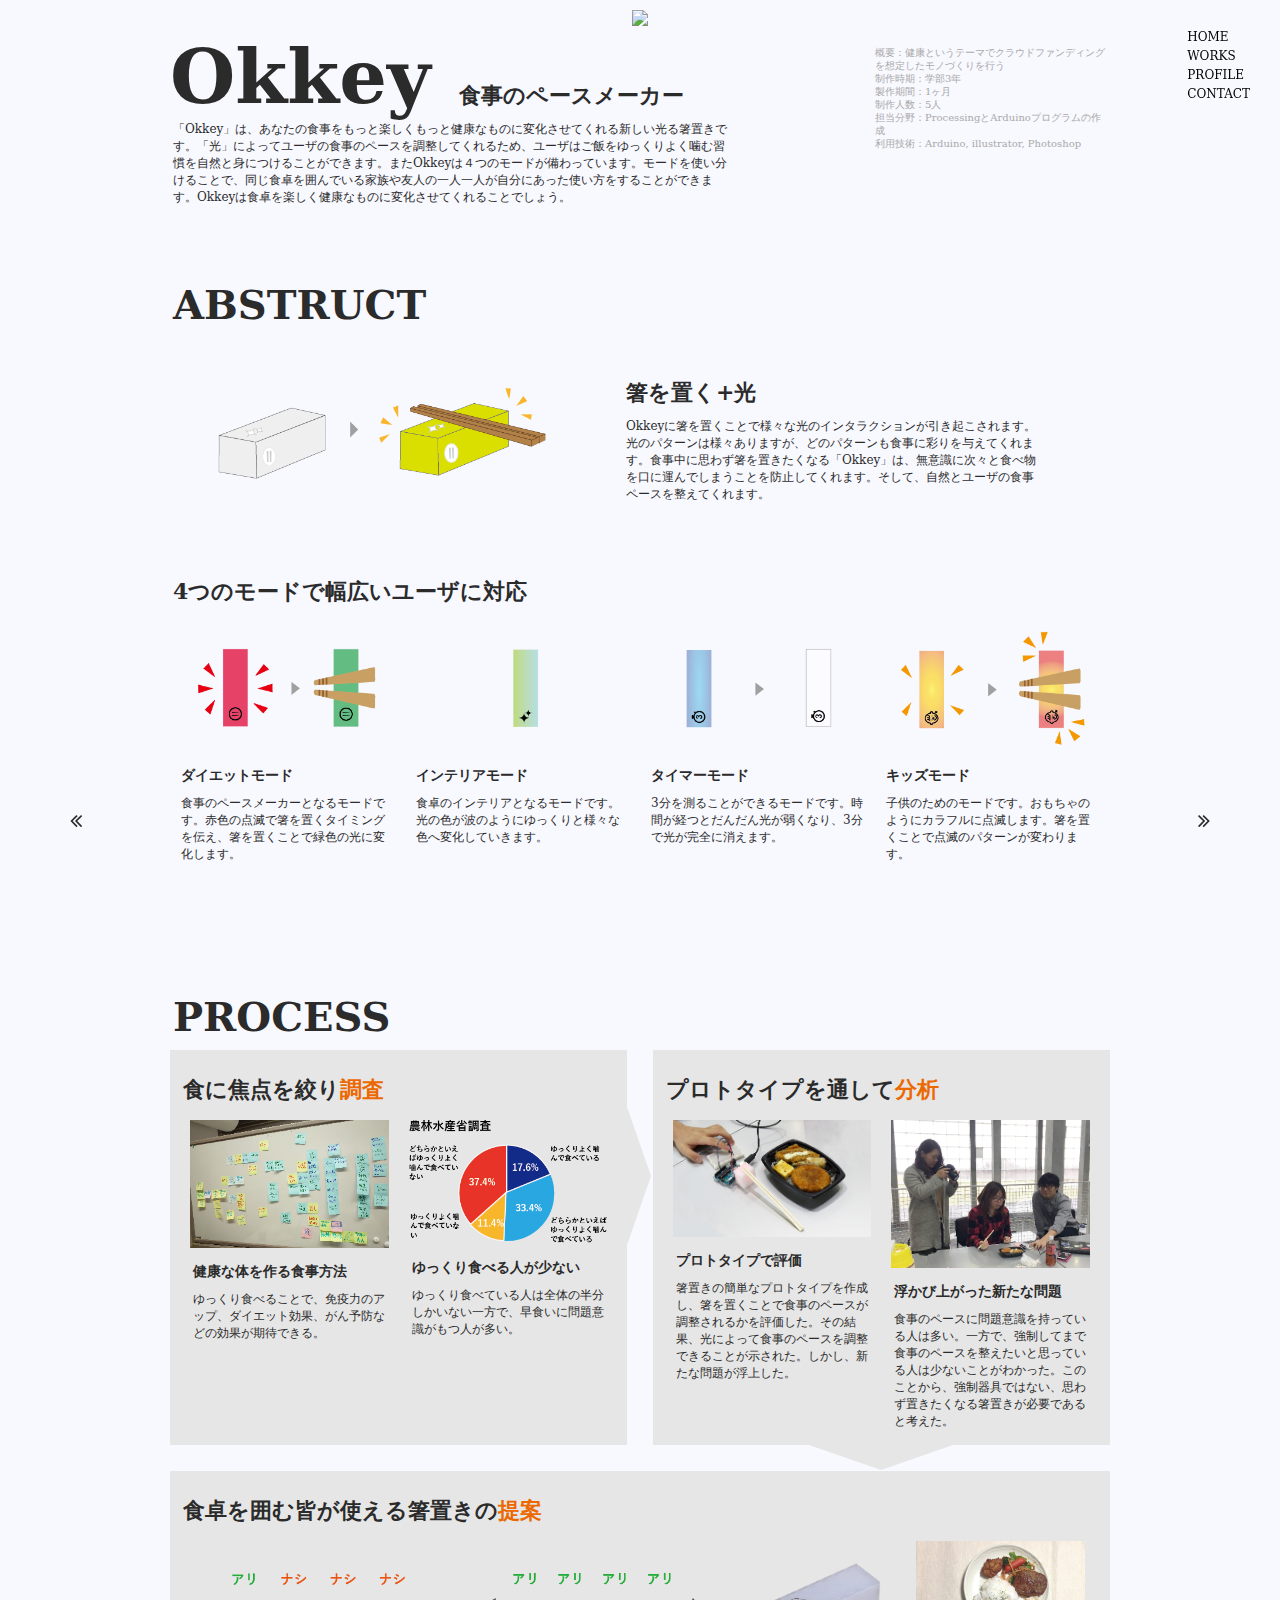
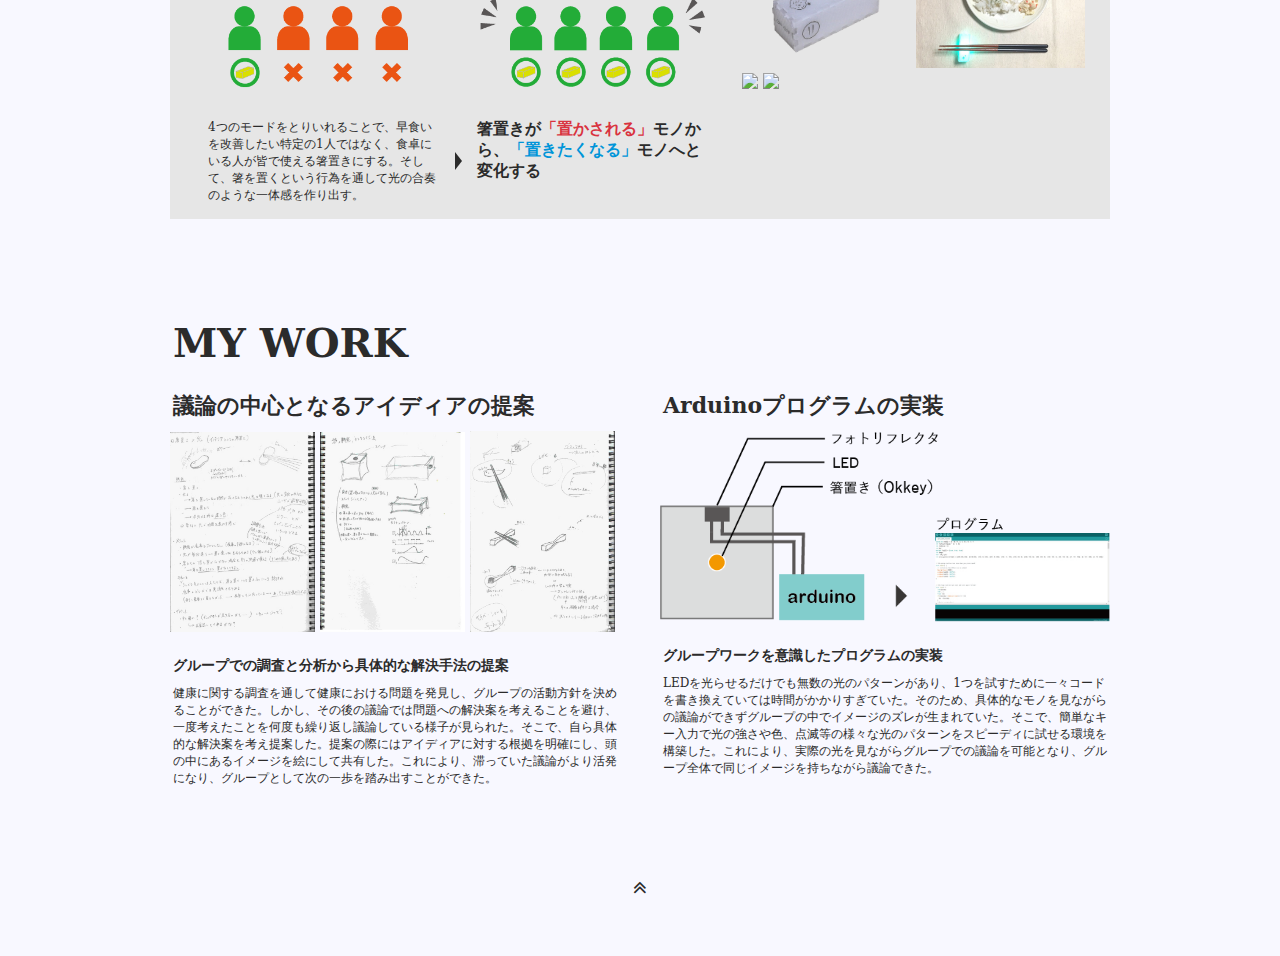
==== commit 2a79d089: "creat okkey-page. Responsive top page. v.1.1.0" ====
--- a/work_okkey.html
+++ b/work_okkey.html
@@ -5,6 +5,7 @@
     <title>J-Portfolio</title>
     <link rel="stylesheet" href="css/master.css">
     <link rel="stylesheet" href="css/work.css">
+    <link rel="stylesheet" href="css/work-okkey.css">
     <link rel="stylesheet" href="css/responsive.css">
     <link rel="stylesheet" href="https://maxcdn.bootstrapcdn.com/font-awesome/4.4.0/css/font-awesome.min.css">
   </head>
@@ -19,7 +20,9 @@
     </header>
     <div class="heading-wrapper">
       <div class="container">
-        <img src="src/img/temp.jpg" class="mainImg">
+        <div class="mainImg">
+          <img src="src/img/okkey/top.JPG">
+        </div>
         <div class="heading-txt">
           <div class="concept-txt">
             <h1>Okkey</h1>
@@ -28,12 +31,12 @@
           </div>
           <div class="basicInfo-txt">
             <ul>
-              <li>概要：</li>
-              <li>制作時期：</li>
-              <li>製作期間：</li>
-              <li>制作人数：</li>
-              <li>担当分野：</li>
-              <li>利用技術：</li>
+              <li>概要：健康というテーマでクラウドファンディングを想定したモノづくりを行う</li>
+              <li>制作時期：学部3年</li>
+              <li>製作期間：1ヶ月</li>
+              <li>制作人数：5人</li>
+              <li>担当分野：ProcessingとArduinoプログラムの作成</li>
+              <li>利用技術：Arduino, illustrator, Photoshop</li>
             </ul>
           </div><!--End : basicInfo-txt-->
           <div class="clear"></div>
@@ -45,7 +48,7 @@
         <h2>ABSTRUCT</h2>
         <div class="intro-colum-wrapper">
           <div class="colum colum-row">
-            <img src="src/img/temp.jpg">
+            <img src="src/img/okkey/intro.png">
             <div class="txt-wrapper">
               <h3>箸を置く+光</h3>
               <p>Okkeyに箸を置くことで様々な光のインタラクションが引き起こされます。光のパターンは様々ありますが、どのパターンも食事に彩りを与えてくれます。食事中に思わず箸を置きたくなる「Okkey」は、無意識に次々と食べ物を口に運んでしまうことを防止してくれます。そして、自然とユーザの食事ペースを整えてくれます。</p>
@@ -54,31 +57,31 @@
           <div class="colum colum-var childeNum-04">
             <h3>4つのモードで幅広いユーザに対応</h3>
             <div class="colum-var-childe">
-              <img src="src/img/temp.jpg">
+              <img src="src/img/okkey/diet.png">
               <div class="txt-wrapper">
                 <h4>ダイエットモード</h4>
                 <p>食事のペースメーカーとなるモードです。赤色の点滅で箸を置くタイミングを伝え、箸を置くことで緑色の光に変化します。</p>
               </div>
             </div>
             <div class="colum-var-childe">
-              <img src="src/img/temp.jpg">
+              <img src="src/img/okkey/interia.png">
               <div class="txt-wrapper">
-                <h4>ダイエットモード</h4>
-                <p>食事のペースメーカーとなるモードです。赤色の点滅で箸を置くタイミングを伝え、箸を置くことで緑色の光に変化します。</p>
+                <h4>インテリアモード</h4>
+                <p>食卓のインテリアとなるモードです。光の色が波のようにゆっくりと様々な色へ変化していきます。</p>
               </div>
             </div>
             <div class="colum-var-childe">
-              <img src="src/img/temp.jpg">
+              <img src="src/img/okkey/timer.png">
               <div class="txt-wrapper">
-                <h4>ダイエットモード</h4>
-                <p>食事のペースメーカーとなるモードです。赤色の点滅で箸を置くタイミングを伝え、箸を置くことで緑色の光に変化します。</p>
+                <h4>タイマーモード</h4>
+                <p>3分を測ることができるモードです。時間が経つとだんだん光が弱くなり、3分で光が完全に消えます。</p>
               </div>
             </div>
             <div class="colum-var-childe">
-              <img src="src/img/temp.jpg">
+              <img src="src/img/okkey/kids.png">
               <div class="txt-wrapper">
-                <h4>ダイエットモード</h4>
-                <p>食事のペースメーカーとなるモードです。赤色の点滅で箸を置くタイミングを伝え、箸を置くことで緑色の光に変化します。</p>
+                <h4>キッズモード</h4>
+                <p>子供のためのモードです。おもちゃのようにカラフルに点滅します。箸を置くことで点滅のパターンが変わります。</p>
               </div>
             </div>
           </div>
@@ -89,55 +92,55 @@
       <div class="container">
         <h2>PROCESS</h2>
         <div class="processes">
-          <div class="process rightarow">
-            <h3>食に焦点を絞り調査</h3>
-            <div class="steps steps-01">
-              <div class="step step-01">
-                <img src="src/img/temp.jpg">
-                <h4>健康のためにはゆっくり食べることが重要</h4>
-                <p>テキストテキストテキストテキストテキストテキストテキストテキストテキストテキストテキストテキスト</p>
-              </div>
-              <div class="step  step-02">
-                <img src="src/img/temp.jpg">
-                <h4>問題：ゆっくり食べる人が少ない</h4>
-                <p>テキストテキストテキストテキストテキストテキストテキストテキストテキストテキストテキストテキスト</p>
+          <div class="process-var-wrapper">
+            <div class="process rightarow">
+              <h3>食に焦点を絞り<span class="orange-color">調査</span></h3>
+              <div class="steps steps-01">
+                <div class="step step-01">
+                  <img src="src/img/okkey/tyousa.png">
+                  <h4>健康な体を作る食事方法</h4>
+                  <p>ゆっくり食べることで、免疫力のアップ、ダイエット効果、がん予防などの効果が期待できる。</p>
+                </div>
+                <div class="step step-02">
+                  <img src="src/img/okkey/tyousa2.png">
+                  <h4>ゆっくり食べる人が少ない</h4>
+                  <p>ゆっくり食べている人は全体の半分しかいない一方で、早食いに問題意識がもつ人が多い。</p>
+                </div>
               </div>
             </div>
-          </div>
-          <div class="process downarow">
-            <h3>食に焦点を絞り調査</h3>
-            <div class="steps steps-02">
-              <div class="step step-01">
-                <img src="src/img/temp.jpg">
-                <h4>健康のためにはゆっくり食べることが重要</h4>
-                <p>テキストテキストテキストテキストテキストテキストテキストテキストテキストテキストテキストテキスト</p>
-              </div>
-              <div class="step step-02">
-                <img src="src/img/temp.jpg">
-                <h4>問題：ゆっくり食べる人が少ない</h4>
-                <p>テキストテキストテキストテキストテキストテキストテキストテキストテキストテキストテキストテキスト</p>
+            <div class="process downarow">
+              <h3>プロトタイプを通して<span class="orange-color">分析</span></h3>
+              <div class="steps steps-02">
+                <div class="step step-01">
+                  <img src="src/img/okkey/prototype.png">
+                  <h4>プロトタイプで評価</h4>
+                  <p>箸置きの簡単なプロトタイプを作成し、箸を置くことで食事のペースが調整されるかを評価した。その結果、光によって食事のペースを調整できることが示された。しかし、新たな問題が浮上した。</p>
+                </div>
+                <div class="step step-02">
+                  <img src="src/img/okkey/prototype_test.png">
+                  <h4>浮かび上がった新たな問題</h4>
+                  <p>食事のペースに問題意識を持っている人は多い。一方で、強制してまで食事のペースを整えたいと思っている人は少ないことがわかった。このことから、強制器具ではない、思わず置きたくなる箸置きが必要であると考えた。</p>
+                </div>
               </div>
             </div>
           </div>
           <div class="process noarow pcocess-size100">
-            <h3>食に焦点を絞り調査</h3>
+            <h3>食卓を囲む皆が使える箸置きの<span class="orange-color">提案</span></h3>
             <div class="steps steps-03">
               <div class="step step-01">
-                <img src="src/img/temp.jpg">
-                <h4>健康のためにはゆっくり食べることが重要</h4>
-                <p>テキストテキストテキストテキストテキストテキストテキストテキストテキストテキストテキストテキスト</p>
+                <img src="src/img/okkey/old_ver.png">
+                <p>4つのモードをとりいれることで、早食いを改善したい特定の1人ではなく、食卓にいる人が皆で使える箸置きにする。そして、箸を置くという行為を通して光の合奏のような一体感を作り出す。</p>
               </div>
               <div class="step step-02">
-                <img src="src/img/temp.jpg">
-                <h4>問題：ゆっくり食べる人が少ない</h4>
-                <p>テキストテキストテキストテキストテキストテキストテキストテキストテキストテキストテキストテキスト</p>
+                <img src="src/img/okkey/new_ver.png">
+                <h5>箸置きが<span class="red-color">「置かされる」</span>モノから、<span class="blue-color">「置きたくなる」</span>モノへと変化する</h5>
               </div>
               <div class="step step-03">
                 <div class="Img-wrapper Img-wrapper-Imglayout22">
-                  <img src="src/img/temp.jpg">
-                  <img src="src/img/temp.jpg">
-                  <img src="src/img/temp.jpg">
-                  <img src="src/img/temp.jpg">
+                  <img src="src/img/okkey/mihon.png">
+                  <img src="src/img/okkey/siyou.jpg">
+                  <img src="src/img/okkey/tenji1.jpg">
+                  <img src="src/img/okkey/tenji2.jpg">
                 </div>
               </div>
             </div>
@@ -150,31 +153,30 @@
         <h2>MY WORK</h2>
         <div class="myworks">
           <div class="mywork mywork-01">
-            <h3>中心となるアイディアの提案</h3>
+            <h3>議論の中心となるアイディアの提案</h3>
             <div class="Img-wrapper Img-wrapper-Imglayout31">
-              <img src="src/img/temp.jpg">
-              <img src="src/img/temp.jpg">
-              <img src="src/img/temp.jpg">
+              <img src="src/img/okkey/idea1.jpg">
+              <img src="src/img/okkey/idea2.jpg">
+              <img src="src/img/okkey/idea3.jpg">
             </div>
             <h4>グループでの調査と分析から具体的な解決手法の提案</h4>
-            <p>テキストテキストテキストテキストテキストテキストテキストテキストテキストテキストテキストテキストテキストテキストテキストテキストテキストテキストテキストテキストテキストテキストテキストテキストテキストテキストテキストテキストテキストテキストテキストテキストテキストテキストテキストテキスト</p>
+            <p>健康に関する調査を通して健康における問題を発見し、グループの活動方針を決めることができた。しかし、その後の議論では問題への解決案を考えることを避け、一度考えたことを何度も繰り返し議論している様子が見られた。そこで、自ら具体的な解決案を考え提案した。提案の際にはアイディアに対する根拠を明確にし、頭の中にあるイメージを絵にして共有した。これにより、滞っていた議論がより活発になり、グループとして次の一歩を踏み出すことができた。</p>
           </div>
           <div class="mywork mywork-02">
-            <h3>中心となるアイディアの提案</h3>
-            <div class="Img-wrapper Img-wrapper-Imglayout21">
-              <img src="src/img/temp.jpg">
-              <img src="src/img/temp.jpg">
+            <h3>Arduinoプログラムの実装</h3>
+            <div class="Img-wrapper Img-wrapper-Imglayout11">
+              <img src="src/img/okkey/arduino.png">
             </div>
-            <h4>グループでの調査と分析から具体的な解決手法の提案</h4>
-            <p>テキストテキストテキストテキストテキストテキストテキストテキストテキストテキストテキストテキストテキストテキストテキストテキストテキストテキストテキストテキストテキストテキストテキストテキストテキストテキストテキストテキストテキストテキストテキストテキストテキストテキストテキストテキスト</p>
+            <h4>グループワークを意識したプログラムの実装</h4>
+            <p>LEDを光らせるだけでも無数の光のパターンがあり、1つを試すために一々コードを書き換えていては時間がかかりすぎていた。そのため、具体的なモノを見ながらの議論ができずグループの中でイメージのズレが生まれていた。そこで、簡単なキー入力で光の強さや色、点滅等の様々な光のパターンをスピーディに試せる環境を構築した。これにより、実際の光を見ながらグループでの議論を可能となり、グループ全体で同じイメージを持ちながら議論できた。</p>
           </div>
         </div>
       </div><!--End : container-->
     </div><!--End : mywork-wrapper-->
     <footer>
-      <div class="back-arow"><i class="fa fa-angle-double-left fa-lg"></i> </div>
-      <div class="next-arow"><i class="fa fa-angle-double-right fa-lg"></i> </div>
-      <div class="top-arow"><i class="fa fa-angle-double-up fa-lg"></i> </div>
+      <div class="back-arow"><i class="fa fa-angle-double-left fa-lg"></i></div>
+      <div class="next-arow"><i class="fa fa-angle-double-right fa-lg"></i></div>
+      <div class="top-arow"><i class="fa fa-angle-double-up fa-lg"></i></div>
     </footer>
   </body>
 </html>
--- a/css/master.css
+++ b/css/master.css
@@ -10,6 +10,11 @@
   margin: 0;
   background-color: #f8f8ff;
   font-family: "Hiragino Kaku Gothic ProN", "ヒラギノ角ゴシック", "ヒラギノ丸ゴ ProN", "serif", "YuGothic", "Yu Gothic";
+  /*min-height: 100vh;
+  background-attachment: fixed;
+  background-size: cover;
+  background-position: center;
+  background-image: url(../src/img/test.png);*/
 }
 
 .container {
@@ -20,12 +25,11 @@
 }
 
 .container p {
-  font-size: 13px;
+  font-size: 12px;
 }
 
 li {
   list-style: none;
-  font-size: 13px;
 }
 
 ul {
@@ -40,14 +44,22 @@
   padding: 0;
 }
 
-header li {
+header li, footer li {
   display: inline-block;
   padding: 0px 15px;
   cursor : pointer;
-}
-
-header li:hover {
+  font-size: 12px;
+}
+
+header li:hover, footer li:hover {
   opacity: 0.5;
+}
+
+/*footer*/
+footer ul {
+  text-align: left;
+  margin: 0 0 10px 0;
+  padding: 0;
 }
 
 /*top-wrapper*/
@@ -77,7 +89,7 @@
 
 /*works*/
 .work-abs {
-  text-align: left;
+  text-align: justify;
   padding: 5px 20px;
 }
 
@@ -97,21 +109,20 @@
     display: -webkit-box;
     display: -ms-flexbox;
     display: flex;
+  flex-direction: row;
+    -webkit-box-orient: horizontal;
+    -webkit-box-direction: normal;
+      -ms-flex-direction: row;
+          flex-direction: row;
 }
 
 .work-block {
+  /*background-color: #f8f8ff;*/
   border: solid 1.5px #2b2b2b;
   margin: 0px;
   padding: 0px;
   width: 20%;
   display: block;
-  /*text-align: left;
-  vertical-align: top;*/
-  flex-direction: row;
-    -webkit-box-orient: horizontal;
-    -webkit-box-direction: normal;
-      -ms-flex-direction: row;
-          flex-direction: row;
   flex-wrap: wrap;
     -ms-flex-wrap: wrap;
       flex-wrap: wrap;
@@ -119,10 +130,6 @@
     -webkit-box-flex: 0;
     -ms-flex-positive: 0;
       flex-grow: 0;
-  align-self: auto;
-    -ms-flex-item-align: auto;
-    -ms-grid-row-align: auto;
-        align-self: auto;
 }
 
 
@@ -180,9 +187,20 @@
   height: 100%;
 }
 
+.work-txt h3 {
+  font-size: 28px;
+  margin: 0;
+}
+
+.work-txt h4 {
+  font-size: 16px;
+  margin: 0;
+}
+
+
 /*画像と文字を横に並べるレイアウト*/
 .layout-row .workImg-wrapper {
-  width: 70%;
+  width: calc(100% - 15vw);
   height: 100%;
   display: inline-block;
 }
@@ -192,10 +210,11 @@
   display: inline-block;
   color: white;
   position: absolute;
-  width: 30%;
+  width: 15vw;
   height: 100%;
   padding: 8px;
   font-size: 12px;
+  overflow: hidden;
 }
 
 /*画像と文字を縦に並べるレイアウト*/
@@ -212,6 +231,7 @@
   height: 40%;
   padding: 8px;
   font-size: 12px;
+  overflow: hidden;
 }
 
 /*aboutme-wrapper*/
@@ -223,14 +243,14 @@
 .aboutme-wrapper .container {
   /*background-color: #dcdcdc;*/
   border-top: solid 5px #2b2b2b;
-  text-align: left;
+  text-align: justify;
   padding: 30px 30px 60px 30px;
 }
 
 .myImg {
   width: 35%;
   max-width: 600px;
-  min-width: 300px;
+  min-width: 250px;
   vertical-align: middle;
   margin-right: 50px;
 }
@@ -239,7 +259,7 @@
   display: inline-block;
   width: 45%;
   max-width: 700px;
-  min-width: 300px;
+  min-width: 250px;
   vertical-align: middle;
   margin-left: 0px;
 }
@@ -274,29 +294,11 @@
   vertical-align: top;
   display: inline-block;
   width: auto;
-  margin-right: 60px;
+  margin-right: 70px;
 }
 
 .contact-txt {
   display: inline-block;
-  margin-left: 20px;
+  margin-left: 10px;
   width: auto;
 }
-
-
-/*footer*/
-footer ul {
-  text-align: left;
-  margin: 0 0 10px 0;
-  padding: 0;
-}
-
-footer li {
-  display: inline-block;
-  padding: 0px 15px;
-  cursor : pointer;
-}
-
-footer li:hover {
-  opacity: 0.5;
-}
--- a/css/work.css
+++ b/css/work.css
@@ -13,19 +13,17 @@
 
 h2 {
   text-align: left;
-  margin: 3px;
-  margin-top: 10px;
+  margin: 15px 3px 10px 3px;
   font-size: 40px;
 }
 
 h3 {
-  margin: 3px;
+  margin: 15px 3px 10px 3px;
   font-size: 22px;
 }
 
 h4 {
-  margin: 3px;
-  margin-top: 10px;
+  margin: 15px 3px 10px 3px;
   font-size: 14px;
 }
 
@@ -35,6 +33,18 @@
 
 .fa {
   color: #2b2b2b;
+}
+
+.orange-color {
+  color: #ec6800;
+}
+
+.red-color {
+  color: #d9333f;
+}
+
+.blue-color {
+  color: #0095d9;
 }
 
 /*header*/
@@ -53,6 +63,12 @@
 
 
 /*heading-wrapper*/
+.heading-wrapper .mainImg {
+  width: 100%;
+  max-height: 96vh;
+  overflow: hidden;
+}
+
 .heading-wrapper img{
   width: 100%;
 }
@@ -129,7 +145,8 @@
   width: 25%;
   min-width: 120px;
   max-width: 600px;
-  padding: 5px;
+  padding: 5px 8px;
+  vertical-align: top;
 }
 
 .colum-var img {
@@ -171,6 +188,22 @@
 
 .pcocess-size100 {
   width: 100%;
+}
+
+.process-var-wrapper {
+  display: flex;
+    display: -webkit-box;
+    display: -ms-flexbox;
+    display: flex;
+}
+
+.process-var-wrapper .process {
+  display: block;
+  flex-direction: row;
+    -webkit-box-orient: horizontal;
+    -webkit-box-direction: normal;
+      -ms-flex-direction: row;
+          flex-direction: row;
 }
 
 /*吹き出しデザイン*/
@@ -227,6 +260,11 @@
   width: 100%;
 }
 
+.Img-wrapper-Imglayout11 img {
+  width: 100%;
+  padding-bottom: 10px;
+}
+
 .Img-wrapper-Imglayout22 img {
   width: 50%;
   padding-bottom: 5px;
@@ -236,6 +274,7 @@
 .Img-wrapper-Imglayout31 img {
   width: 33.3%;
   padding-right: 5px;
+  padding-bottom: 10px;
 }
 
 .Img-wrapper-Imglayout21 img {
--- a/css/work-okkey.css
+++ b/css/work-okkey.css
@@ -0,0 +1,27 @@
+.steps-03 .step p {
+  padding: 0 5px 0 15px;
+}
+
+.steps-03 .step-01 p {
+  position: relative;
+}
+
+.steps-03 .step-01 p::after{
+  content: "";
+  width: 0;
+  height: 0;
+  position: absolute;
+  border-style: solid;
+  border-color: transparent transparent transparent #2b2b2b;
+  border-width: 1vh 0 1vh 0.6vw;
+  top: 50%;
+  bottom: 50%;
+  transform: translateY(-50%);
+  right: -1.5vw;
+}
+
+.steps-03 .step-02 h5 {
+  margin: 0px 3px;
+  padding: 0 5px 0 8px;
+  font-size: 16px;
+}
--- a/css/responsive.css
+++ b/css/responsive.css
@@ -0,0 +1,116 @@
+@media (max-width: 1000px) {
+  .title h1 {
+    font-size: 85px;
+  }
+
+  .title h3 {
+    font-size: 20px;
+    letter-spacing: 3px;
+  }
+
+  .section-title {
+    font-size: 50px;
+  }
+
+  .work-txt p {
+    display: none;
+  }
+
+  .work-txt h3 {
+    font-size: 20px;
+  }
+
+  .work-txt h4 {
+    font-size: 14px;
+  }
+
+  .layout-row .workImg-wrapper {
+    width: 100%;
+  }
+
+  .layout-row .work-txt {
+    height: auto;
+    width: 100%;
+    bottom: 0;
+    right: 0;
+  }
+}
+
+@media (max-width: 670px) {
+  header ul, footer ul {
+    text-align: center;
+  }
+
+  header li, footer li {
+    font-size: 12px;
+  }
+
+  .title h1 {
+    font-size: 40px;
+    letter-spacing: 3px;
+  }
+
+  .title h3 {
+    font-size: 10px;
+    letter-spacing: 1px;
+  }
+
+  .work-abs {
+    padding: 0 20px;
+  }
+
+  .work-row {
+    flex-direction: column;
+      -webkit-box-orient: vertical;
+      -webkit-box-direction: normal;
+      -ms-flex-direction: column;
+        flex-direction: column;
+  }
+
+  .work-block {
+    width: 100%;
+    flex-grow: 0;
+      -webkit-box-flex: 0;
+      -ms-flex-positive: 0;
+        flex-grow: 0;
+    justify-content: center;
+      -webkit-box-pack: center;
+      -ms-flex-pack: center;
+        justify-content: center;
+  }
+
+  .layout-row .work-txt {
+    height: auto;
+    width: 100%;
+    display: block;
+    position: static;
+  }
+
+  .layout-row .workImg-wrapper {
+    height: auto;
+  }
+
+  .layout-var .workImg-wrapper {
+    height: auto;
+    width: 100%;
+  }
+
+  .layout-var .work-txt {
+    height: auto;
+    width: 100%;
+  }
+
+  .aboutme-wrapper .container {
+    padding: 30px 10px 60px 10px;
+  }
+
+  .myImg{
+    width: 100%;
+    padding: 10px 0;
+  }
+
+  .profile-txt {
+    width: 100%;
+    padding: 10px 15px;
+  }
+}
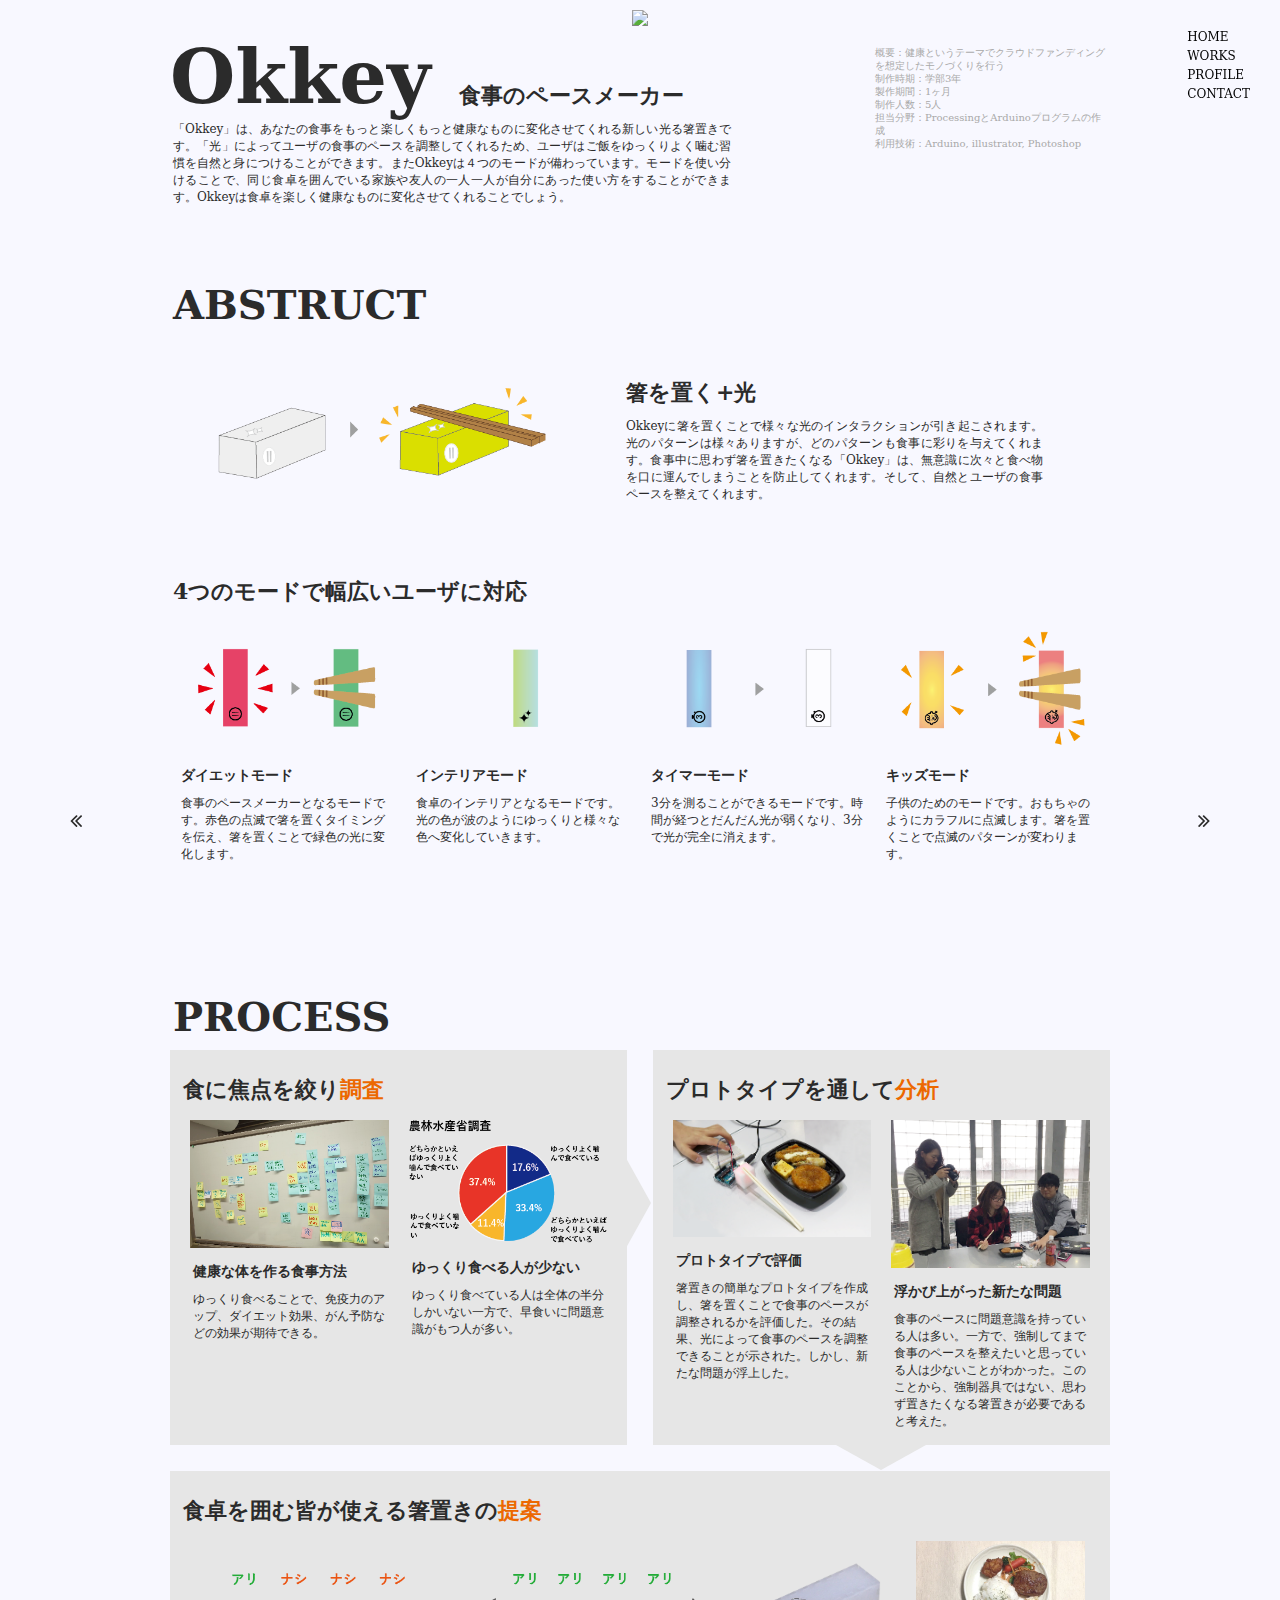
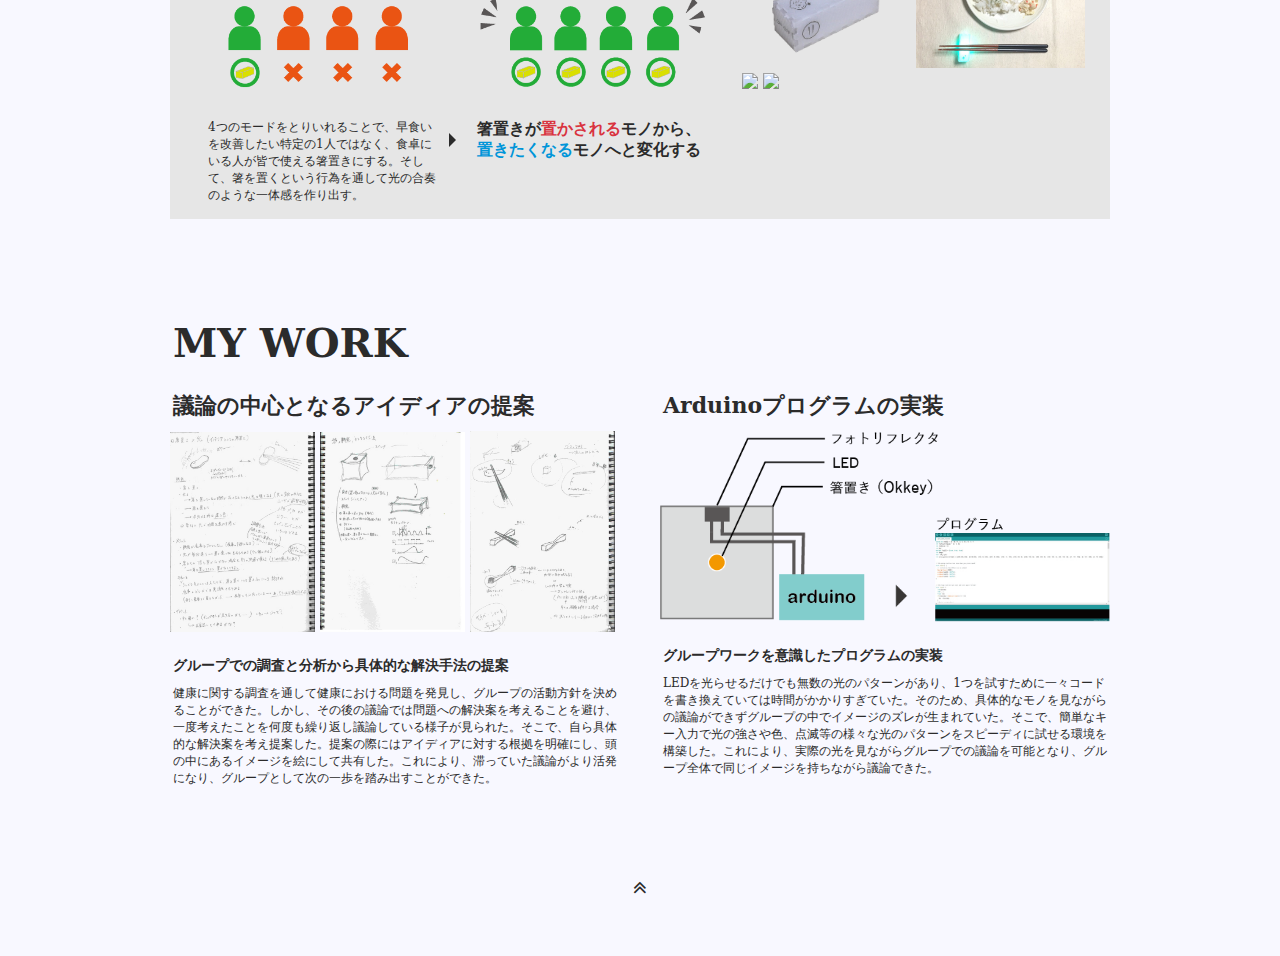
==== commit 090206ec: "creat Responsive work-okkeyPage. v.2.0.0" ====
--- a/work_okkey.html
+++ b/work_okkey.html
@@ -3,10 +3,12 @@
   <head>
     <meta charset="utf-8">
     <title>J-Portfolio</title>
+    <meta name="viewport" content="width=device-width, initial-scale=1.0">
     <link rel="stylesheet" href="css/master.css">
     <link rel="stylesheet" href="css/work.css">
     <link rel="stylesheet" href="css/work-okkey.css">
     <link rel="stylesheet" href="css/responsive.css">
+    <link rel="stylesheet" href="css/work-responsive.css">
     <link rel="stylesheet" href="https://maxcdn.bootstrapcdn.com/font-awesome/4.4.0/css/font-awesome.min.css">
   </head>
   <body>
@@ -123,7 +125,7 @@
                 </div>
               </div>
             </div>
-          </div>
+          </div><!--End : process-var-wrapper-->
           <div class="process noarow pcocess-size100">
             <h3>食卓を囲む皆が使える箸置きの<span class="orange-color">提案</span></h3>
             <div class="steps steps-03">
@@ -133,7 +135,7 @@
               </div>
               <div class="step step-02">
                 <img src="src/img/okkey/new_ver.png">
-                <h5>箸置きが<span class="red-color">「置かされる」</span>モノから、<span class="blue-color">「置きたくなる」</span>モノへと変化する</h5>
+                <h5>箸置きが<span class="red-color">置かされる</span>モノから、<span class="blue-color">置きたくなる</span>モノへと変化する</h5>
               </div>
               <div class="step step-03">
                 <div class="Img-wrapper Img-wrapper-Imglayout22">
--- a/css/work.css
+++ b/css/work.css
@@ -80,7 +80,7 @@
 .concept-txt {
   float: left;
   width: 60%;
-  text-align: left;
+  text-align: justify;
 }
 
 .concept-txt h1 {
@@ -133,6 +133,7 @@
 .colum-row .txt-wrapper {
   display: inline-block;
   vertical-align: middle;
+  text-align: justify;
   width: 45%;
   min-width: 200px;
   max-width: 600px;
@@ -191,14 +192,11 @@
 }
 
 .process-var-wrapper {
+  display: block;
   display: flex;
     display: -webkit-box;
     display: -ms-flexbox;
     display: flex;
-}
-
-.process-var-wrapper .process {
-  display: block;
   flex-direction: row;
     -webkit-box-orient: horizontal;
     -webkit-box-direction: normal;
@@ -218,7 +216,7 @@
   height: 0;
   border-style: solid;
   border-color: transparent transparent transparent #e6e6e6;
-  border-width: 8vh 0 8vh 2vw;
+  border-width: 5vh 0 5vh 2vw;
   right: -1.9vw;
   top: 50%;
   bottom: 50%;
@@ -233,7 +231,7 @@
   height: 0;
   border-style: solid;
   border-color: #e6e6e6 transparent transparent transparent;
-  border-width: 2vw 8vh 0 8vh;
+  border-width: 2vw 5vh 0 5vh;
   bottom: -1.9vw;
   right: 50%;
   left: 50%;
@@ -282,18 +280,6 @@
   padding-right: 5px;
 }
 
-/*okkey限定*/
-.steps-03 .step-01 {
-  width: 30%;
-}
-.steps-03 .step-02{
-  width: 30%;
-}
-.steps-03 .step-03{
-  width: 40%;
-}
-
-
 /*mywork-wrapper*/
 .mywork-wrapper {
   font-size: 0;/*要素同士をぴったりくっつけるための処理、不要な改行を消す*/
@@ -321,20 +307,19 @@
   margin-bottom: 60px;
 }
 
-footer .back-arow {
+footer .back-arow, footer .next-arow{
   position: fixed;
   bottom: 0;
-  left: 0;
   margin: 60px;
   padding: 10px;
 }
 
+footer .back-arow {
+  left: 0;
+}
+
 footer .next-arow {
-  position: fixed;
-  bottom: 0;
   right: 0;
-  margin: 60px;
-  padding: 10px;
 }
 
 footer .fa {
--- a/css/work-okkey.css
+++ b/css/work-okkey.css
@@ -1,23 +1,34 @@
+/*okkey限定*/
+.steps-03 .step-01 {
+  width: 30%;
+}
+.steps-03 .step-02{
+  width: 30%;
+}
+.steps-03 .step-03{
+  width: 40%;
+}
+
 .steps-03 .step p {
   padding: 0 5px 0 15px;
 }
 
-.steps-03 .step-01 p {
+.steps-03 .step-02 h5 {
   position: relative;
 }
 
-.steps-03 .step-01 p::after{
+.steps-03 .step-02 h5::before{
   content: "";
   width: 0;
   height: 0;
   position: absolute;
   border-style: solid;
   border-color: transparent transparent transparent #2b2b2b;
-  border-width: 1vh 0 1vh 0.6vw;
+  border-width: 0.6vw 0 0.6vw 0.6vw;
+  left: -1.6vw;
   top: 50%;
   bottom: 50%;
   transform: translateY(-50%);
-  right: -1.5vw;
 }
 
 .steps-03 .step-02 h5 {
@@ -25,3 +36,39 @@
   padding: 0 5px 0 8px;
   font-size: 16px;
 }
+
+
+@media (max-width: 670px) {
+  .steps-03 .step-01 {
+    width: 100%;
+  }
+  .steps-03 .step-02{
+    width: 100%;
+  }
+  .steps-03 .step-03{
+    width: 100%;
+  }
+
+  .steps-03 .step-01{
+    position: relative;
+  }
+
+  .steps-03 .step-01::before{
+    content: "";
+    width: 0;
+    height: 0;
+    position: absolute;
+    border-style: solid;
+    border-color: #2b2b2b transparent transparent transparent;
+    border-width: 2vw 2vw 0 2vw;
+    top: auto;
+    bottom: -4.5vw;
+    right: 50%;
+    left: 50%;
+    transform: translateX(-50%);
+  }
+
+  .steps-03 .step-02 h5::before{
+    border-color: transparent transparent transparent transparent;
+  }
+}
--- a/css/work-responsive.css
+++ b/css/work-responsive.css
@@ -0,0 +1,155 @@
+@media (max-width: 1000px) {
+  header {
+    margin: 0;
+    padding: 0px;
+    position: static;
+    width: 100%;
+    text-align: center;
+  }
+
+  header ul {
+    display: inline-block;
+    width: 95%;
+    margin: 0;
+    padding: 15px 0 5px 0;
+    border-bottom: solid 5px #2b2b2b;
+    text-align: right;
+  }
+
+  header li {
+    font-size: 12px;
+    display: inline-block;
+    padding: 0 15px;
+    margin: 0;
+  }
+
+  .container {
+    width: 95%;
+  }
+
+  .basicInfo-txt {
+    width: 30%;
+  }
+
+  .basicInfo-txt li {
+    font-size: 9px;
+  }
+
+  footer {
+    margin: 0px;
+  }
+
+  footer .top-arow {
+    display: inline-block;
+    padding: 10px;
+    margin: 60px;
+  }
+
+  footer .back-arow, footer .next-arow{
+    position: static;
+    display: inline-block;
+  }
+
+  footer .next-arow{
+    float: right;
+  }
+
+  footer .back-arow{
+    float: left;
+  }
+}
+
+
+@media (max-width: 670px) {
+  h1 {
+    font-size: 60px;
+  }
+
+  h3 {
+    font-size: 20px;
+  }
+
+  header ul {
+    display: inline-block;
+    width: 95%;
+    margin: 0;
+    padding: 15px 0 5px 0;
+    border-bottom: solid 5px #2b2b2b;
+    text-align: center;
+  }
+
+  .concept-txt {
+    width: 100%;
+  }
+
+  .basicInfo-txt {
+    float: none;
+    display: inline-block;
+    width: 100%;
+    padding: 15px 5px;
+    font-size: 9px;
+  }
+
+  .colum-row img, .colum-row .txt-wrapper {
+    width: 100%;
+  }
+
+  /*縦コラムの数に応じて幅を変更*/
+  .childeNum-02 .colum-var-childe {
+    width: 100%;
+  }
+
+  .childeNum-03 .colum-var-childe {
+    width: 100%;
+  }
+
+  .childeNum-04 .colum-var-childe {
+    width: 50%;
+  }
+
+  .process-var-wrapper {
+    flex-direction: column;
+      -webkit-box-orient: vertical;
+      -webkit-box-direction: normal;
+      -ms-flex-direction: column;
+        flex-direction: column;
+  }
+
+  .process {
+    width: 100%;
+    margin-bottom: 4vw;
+  }
+
+  .rightarow::after, .downarow::after {
+    border-color: #e6e6e6 transparent transparent transparent;
+    border-width: 4vw 8vw 0 8vw;
+    top: auto;
+    bottom: -3.8vw;
+    right: 50%;
+    left: 50%;
+    transform: translateX(-50%);
+  }
+
+  .mywork {
+    width: 100%;
+    text-align: justify;
+    margin-bottom: 30px;
+  }
+
+  .mywork:first-child,.mywork:last-child {
+    padding-right: 0px;
+    padding-left: 0px;
+  }
+
+  footer {
+    margin-bottom: 60px;
+  }
+
+  footer .top-arow {
+    margin: 30px;
+  }
+
+  footer .back-arow, footer .next-arow{
+    margin: 30px;
+  }
+}
